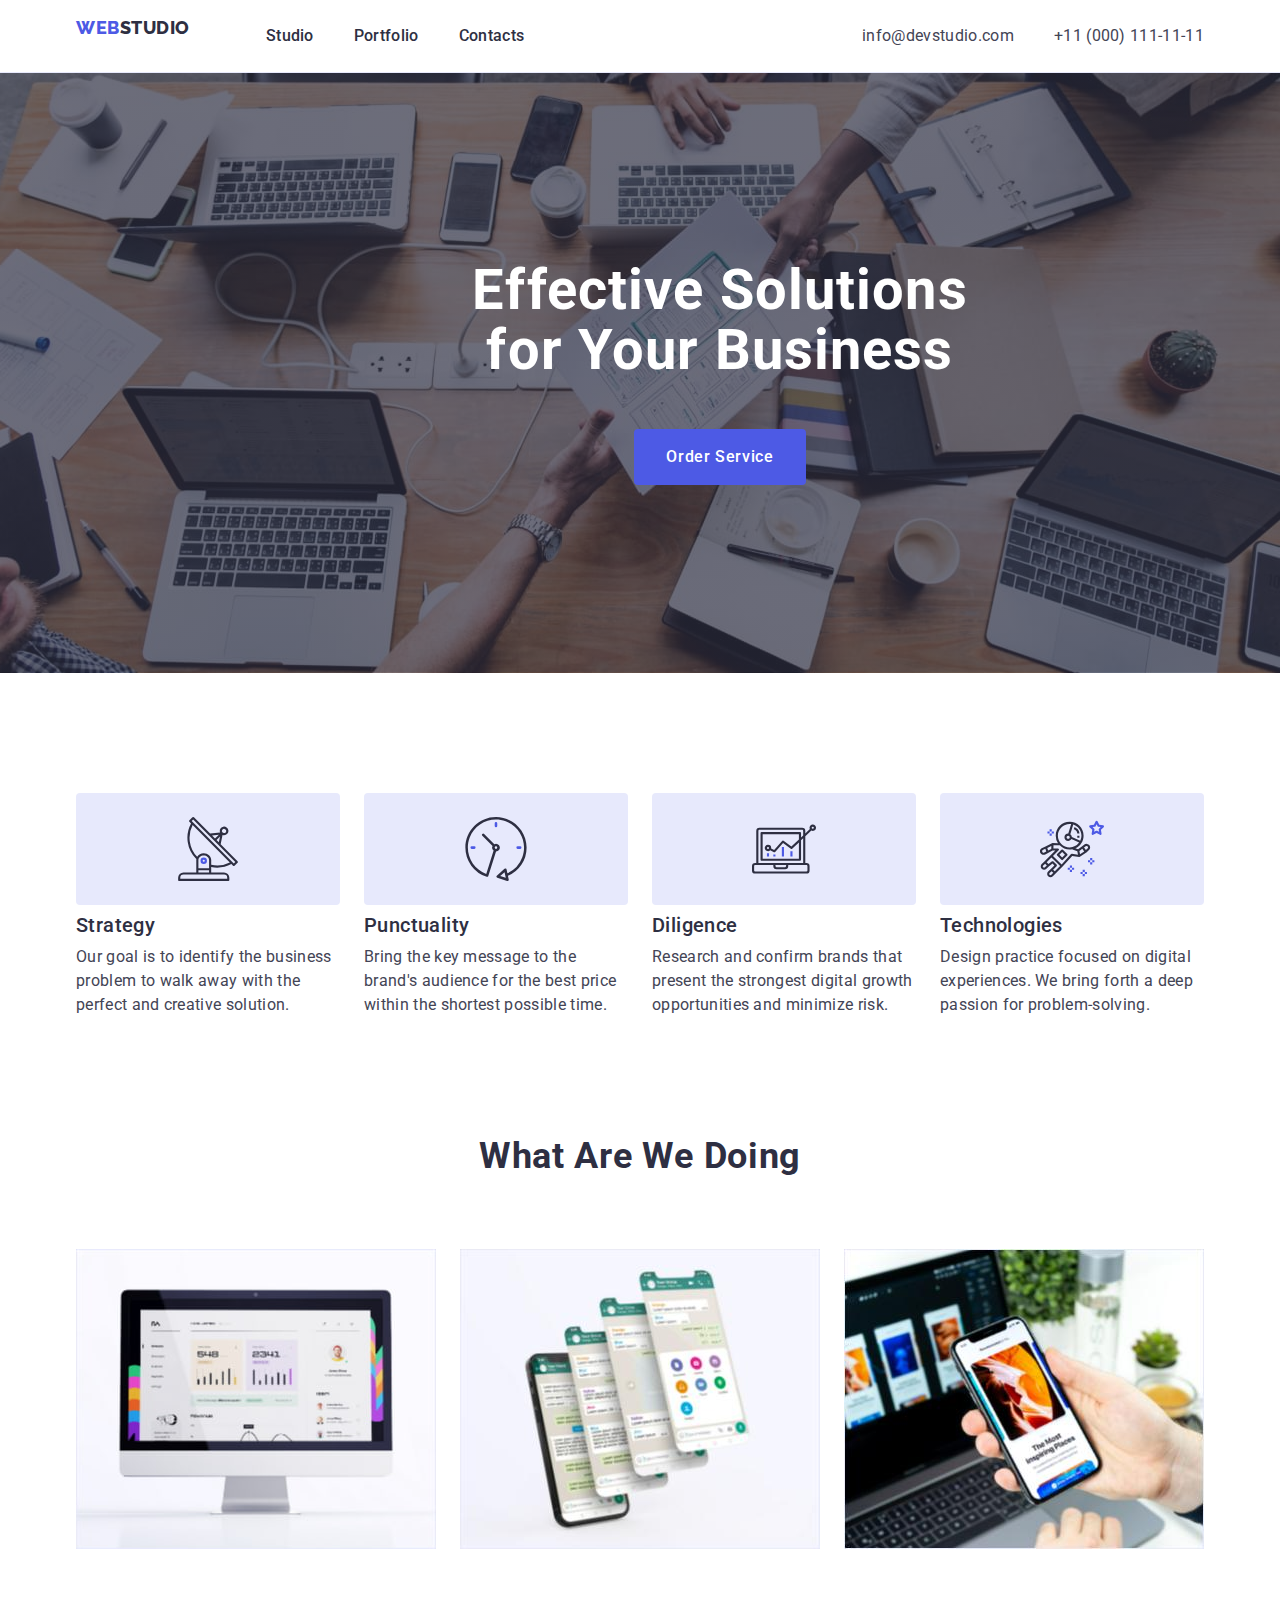
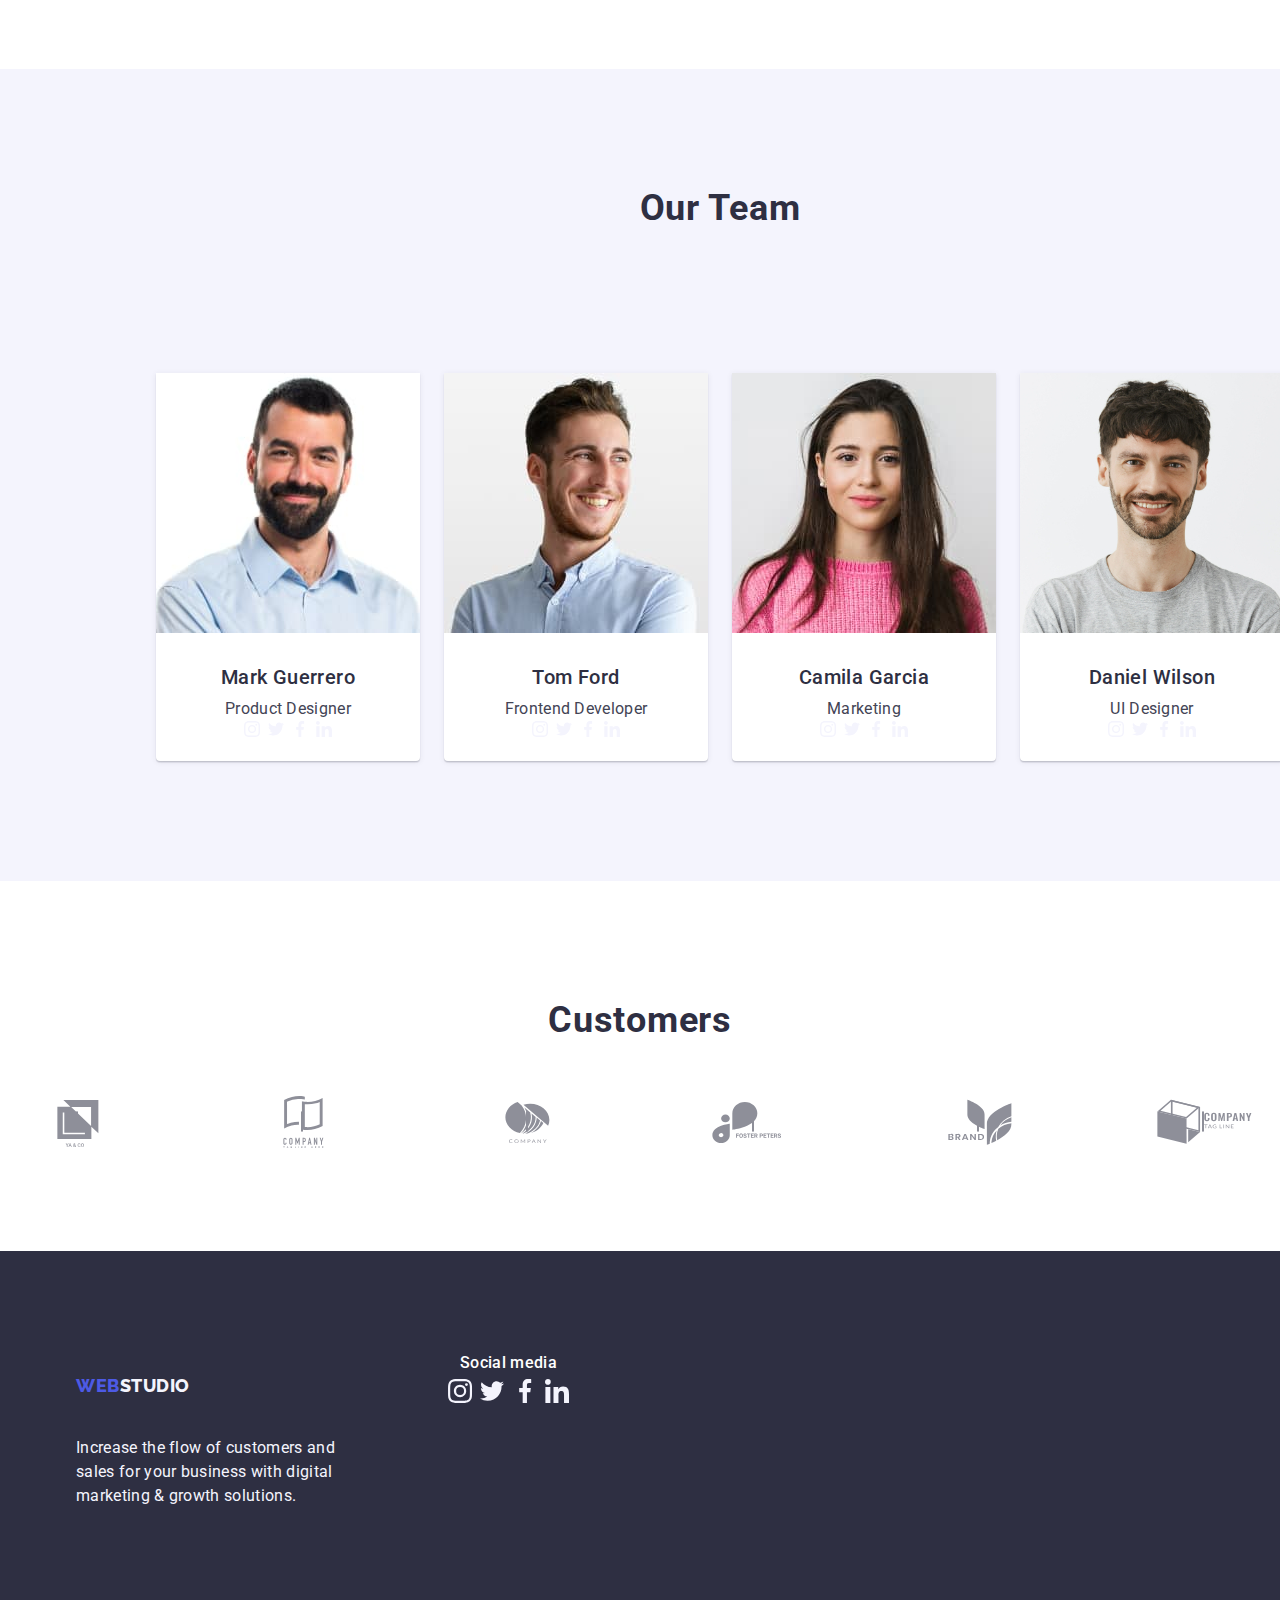
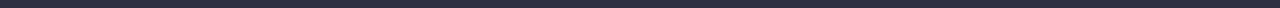
==== index.html @ 964457e2 "Initial commit" ====
<!DOCTYPE html>
<html lang="en">
    <head>
        <title>Webstudio Main page</title>
        <meta charset="utf-8"/>
        <meta name="webstudio" content="Effective Solutions
for Your Business"/>
           <link rel="stylesheet" href="./css/modern-normalize.min.css">
           <link rel="stylesheet" href="./css/styles.css"/>
        <!--Fonts-->
           <link rel="preconnect" href="https://fonts.googleapis.com">
           <link rel="preconnect" href="https://fonts.gstatic.com" crossorigin>
           <link
             href="https://fonts.googleapis.com/css2?family=Raleway:wght@800&family=Roboto:wght@400;500;700;900&display=swap"
             rel="stylesheet">


    </head>

    <body>
        <!--Header-->
        <header class="headport">
           <div class="header container">
            <!--Nav-->
            <nav class="header-nav">
                <a class="logo-link link" href="./index.html">Web<span class="logo-navy">Studio</span></a>
                <ul class="header-list list">
                    <li class="header-link-line">
                        <a class="header-link link" href="./index.html">Studio</a>             
                    </li>
                    <li class="header-link-line">
                        <a class="header-link link" href="./portfolio.html">Portfolio</a>
                    </li>
                    <li class="header-link-line">
                        <a class="header-link link" href="">Contacts</a>
                    </li>
                </ul>
            </nav>
            <!--Address-->
            <address class="address">
            <ul class="address-list list">
                <li>
                    <a class="address-link link" href="mailto:info@devstudio.com">info@devstudio.com</a>
                </li>
                <li>
                    <a class="address-link link" href="tel:+110001111111">+11 (000) 111-11-11</a>
                </li>
            </ul>
            </address>
           </div>
        </header>

        <!--Main part-->
        <main>
            <!--Section hello page-->
            <section class="section-hero"> 
            <div class="div-hero container">
                <h1 class="hero-title">
                    Effective Solutions 
                    for Your Business
                </h1>
                <button data-modal-open class="hero-button" type="button">
                    Order Service
                </button>
                </div>
            </section>

            <!--Modal window-->
            <div class="backdrop is-hidden container" data-modal>
               <div class="modal">
                  <button data-model-close class="close" type="button">
                    <svg class="icon-modal" width="8" height="8">
                       <use href="./images/sprite.svg#close-black"></use>
                    </svg>
                  </button>
               </div> 
            </div>

            <!--Benefits-->
            <section class="section-benefits">
                <div class="container">
                 <h2 class="benefits-title visually-hidden">Benefits</h2>
                 <ul class="benefits-list list">
                    <li class="benefit">
                        <div class="icon-frame-benefit">
                           <svg class="icon-benefits" width="64" height="64">
                              <use href="./images/sprite.svg#antenna1"></use>
                            </svg> 
                        </div>
                        <h3 class="benefits-title-list">Strategy</h3>
                        <p class="text-benefits">
                            Our goal is to identify the business
                        problem to walk away with the perfect and creative solution.
                        </p>
                    </li>
                    <li class="benefit">
                        <div class="icon-frame-benefit">
                          <svg class="icon-benefits" width="64" height="64">
                            <use href="./images/sprite.svg#clock1"></use>
                          </svg>
                        </div>
                        <h3 class="benefits-title-list">Punctuality</h3>
                        <p class="text-benefits">
                            Bring the key message to the brand's audience for the best price within the shortest possible time.
                        </p>
                    </li>
                    <li class="benefit">
                        <div class="icon-frame-benefit">
                          <svg class="icon-benefits" width="64px" height="64px">
                            <use href="./images/sprite.svg#diagram1"></use>
                          </svg>
                        </div>
                        <h3 class="benefits-title-list">Diligence</h3>
                        <p class="text-benefits">
                            Research and confirm brands that present the strongest digital growth opportunities and minimize risk.
                        </p>
                    </li>
                    <li class="benefit">
                        <div class="icon-frame-benefit">
                          <svg class="icon-benefits" width="64px" height="64px">
                            <use href="./images/sprite.svg#astronaut1"></use>
                          </svg>
                        </div>
                        <h3 class="benefits-title-list">Technologies</h3>
                        <p class="text-benefits">
                            Design practice focused on digital experiences. We bring forth a deep passion for problem-solving.
                        </p>
                    </li>
                 </ul>
                </div>
            </section>

            <!--What we are doing-->
            <section class="section-doing"> 
               <div class="container">
                 <h2 class="doing-title">What are we doing</h2>
                 <ul class="doing-list list">
                    <li class="do-photo list">
                        <img src="./images/Rectangle71.jpg" alt="desctop" width="360">
                    </li>
                    <li class="do-photo list">
                        <img src="./images/img2.jpg" alt="phone screens" width="360">
                    </li>
                    <li class="do-photo list">
                        <img src="./images/img3.jpg" alt="screens of phone and desctop" width="360">
                    </li>
                 </ul>
               </div>
            </section>

            <!--Our team-->
            <section class="section-our-team">
                <div class="div-team container">
                <h2 class="team-title">Our Team</h2>
                <ul class="team-list list">
                    <li  class="team-block-list list">
                        <img src="./images/img-3.jpg" alt="photo Mark Guerrero" width="264">
                        <div class="name-team">
                            <h3  class="team-list-title">Mark Guerrero</h3>
                            <p class="text-team">Product Designer</p>
                            <ul class="icon-list-team list">
                               <li>  
                                 <a href="" class="link-icon-team" target="_blank">
                                     <svg class="icon-team" widht="16" height="16">
                                        <use href="./images/sprite.svg#instagram1"></use>
                                     </svg>
                                  </a>
                               </li>
                               <li>
                                  <a href="" class="link-icon-team" target="_blank">
                                     <svg class="icon-team" widht="16" height="16">
                                        <use href="./images/sprite.svg#twitter1"></use>
                                     </svg>
                                  </a> 
                               </li>
                               <li>
                                  <a href="" class="link-icon-team" target="_blank">
                                    <svg class="icon-team" widht="16" height="16">
                                        <use href="./images/sprite.svg#facebook1"></use>
                                    </svg>
                                 </a> 
                               </li>
                               <li>
                                  <a href="" class="link-icon-team" target="_blank">
                                    <svg class="icon-team" widht="16" height="16">
                                        <use href="./images/sprite.svg#linkedin1"></use>
                                    </svg>
                                 </a> 
                               </li>
                            </ul>
                        </div>
                    </li>
                    <li class="team-block-list list">
                        <img src="./images/img-2.jpg" alt="photo Tom Ford" width="264">
                        <div class="name-team">
                            <h3 class="team-list-title">Tom Ford</h3>
                            <p class="text-team">Frontend Developer</p>
                            <ul class="icon-list-team list">
                                <li>
                                   <a href="" class="link-icon-team" target="_blank">
                                    
                                        <svg class="icon-team" widht="16" height="16">
                                            <use href="./images/sprite.svg#instagram1"></use>
                                        </svg>
                            
                                   </a>
                                </li>
                                <li>
                                   <a href="" class="link-icon-team" target="_blank">
                                    
                                        <svg class="icon-team" widht="16" height="16">
                                            <use href="./images/sprite.svg#twitter1"></use>
                                        </svg>
                                    
                                   </a>
                                </li>
                                <li>
                                   <a href="" class="link-icon-team" target="_blank">
                                    
                                        <svg class="icon-team" widht="16" height="16">
                                            <use href="./images/sprite.svg#facebook1"></use>
                                        </svg>
                                    
                                   </a>
                                </li>
                                <li>
                                   <a href="" class="link-icon-team" target="_blank">
                                    
                                        <svg class="icon-team" widht="16" height="16">
                                            <use href="./images/sprite.svg#linkedin1"></use>
                                        </svg>
                                   
                                   </a>
                                </li>
                            </ul>
                        </div>
                    </li>
                    <li class="team-block-list list">
                        <img src="./images/img-1.jpg" alt="photo Camila Garcia" width="264">
                        <div class="name-team">
                            <h3 class="team-list-title">Camila Garcia</h3>
                            <p class="text-team">Marketing</p>
                            <ul class="icon-list-team list">
                               <li>
                                 <a href="" class="link-icon-team" target="_blank">  
                                   
                                     <svg class="icon-team" widht="16" height="16">
                                        <use href="./images/sprite.svg#instagram1"></use>
                                     </svg>
                                   
                                  </a> 
                               </li>
                               <li>
                                 <a href="" class="link-icon-team" target="_blank">
                                   
                                     <svg class="icon-team" widht="16" height="16">
                                        <use href="./images/sprite.svg#twitter1"></use>
                                     </svg>
                                   
                                  </a> 
                               </li>
                               <li>
                                 <a href="" class="link-icon-team" target="_blank">
                                  
                                    <svg class="icon-team" widht="16" height="16">
                                        <use href="./images/sprite.svg#facebook1"></use>
                                    </svg>
                                  
                                 </a> 
                               </li>
                               <li>
                                 <a href="" class="link-icon-team" target="_blank">
                                  
                                    <svg class="icon-team" widht="16" height="16">
                                        <use href="./images/sprite.svg#linkedin1"></use>
                                    </svg>
                                  
                                 </a> 
                               </li>
                            </ul>
                        </div>
                    </li>
                    <li class="team-block-list list">
                        <img src="./images/img.jpg" alt="Daniel Wilson" width="264">
                        <div class="name-team">
                            <h3 class="team-list-title">Daniel Wilson</h3>
                            <p class="text-team">UI Designer</p>
                            <ul class="icon-list-team list">
                               <li>
                                 <a href="" class="link-icon-team" target="_blank">  
                                   
                                     <svg class="icon-team" widht="16" height="16">
                                        <use href="./images/sprite.svg#instagram1"></use>
                                     </svg>
                                   
                                 </a> 
                               </li>
                               <li>
                                 <a href="" class="link-icon-team" target="_blank">
                                   
                                     <svg class="icon-team" widht="16" height="16">
                                        <use href="./images/sprite.svg#twitter1"></use>
                                     </svg>
                                   
                                 </a> 
                               </li>
                               <li>
                                 <a href="" class="link-icon-team" target="_blank">
                                  
                                    <svg class="icon-team" widht="16" height="16">
                                        <use href="./images/sprite.svg#facebook1"></use>
                                    </svg>
                                  
                                 </a> 
                               </li>
                               <li>
                                 <a href="" class="link-icon-team" target="_blank">
                                  
                                    <svg class="icon-team" widht="16" height="16">
                                        <use href="./images/sprite.svg#linkedin1"></use>
                                    </svg>
                                  
                                 </a> 
                               </li>
                            </ul>
                        </div>
                    </li>
                </ul>
               </div>
            </section>

            <!--Customers-->
            <section class="section-customers">
                <div class="div-customers container">
                    <h2 class="customers-title">Customers</h2>
                    <ul class="customers-list list">
                        <li class="customers-list-icon">
                          <a href="" class="link-customers" target="_blank">
                              <svg class="cust-icon" widht="104" height="56">
                                <use href="./images/sprite.svg#Logo1"></use>
                              </svg>
                          </a>  
                        </li>
                        <li class="customers-list-icon">
                          <a href="" class="link-customers" target="_blank">
                              <svg class="cust-icon" widht="104" height="56">
                                <use href="./images/sprite.svg#Logo2"></use>
                              </svg>
                          </a>  
                        </li>
                        <li class="customers-list-icon">
                          <a href="" class="link-customers" target="_blank">
                              <svg class="cust-icon" widht="104" height="56">
                                <use href="./images/sprite.svg#Logo3"></use>
                              </svg>
                          </a>  
                        </li>
                        <li class="customers-list-icon">
                          <a href="" class="link-customers" target="_blank">
                              <svg class="cust-icon" widht="104" height="56">
                                <use href="./images/sprite.svg#Logo4"></use>
                              </svg>
                          </a>  
                        </li>
                        <li class="customers-list-icon">
                          <a href="" class="link-customers" target="_blank">
                              <svg class="cust-icon" widht="104" height="56">
                                <use href="./images/sprite.svg#Logo5"></use>
                              </svg>
                          </a>  
                        </li>
                        <li class="customers-list-icon">
                          <a href="" class="link-customers" target="_blank">
                              <svg class="cust-icon" widht="104" height="56">
                                <use href="./images/sprite.svg#Logo6"></use>
                              </svg>
                          </a>  
                        </li>
                    </ul>

                </div>
            </section>
        </main>
       
        <!--Footer-->
        <footer class="footer">
          <div class="footer-block container">
            <div class="logo-text-footer"> 
               <a class="logo-link footer-link link" href="./index.html">Web<span class="logo-white">Studio</span></a>
               <p class="text-footer">Increase the flow of customers and sales for your business with digital marketing & growth solutions.</p>
            </div>
            <div class="social-icons-footer">
                <p class="social-text-footer">Social media</p>
                <ul class="icons-list-footer list">
                    <li>
                       <a href="" class="link-icon-footer" target="_blank">
                           <svg class="icon-footer" widht="24" height="24">
                             <use href="./images/sprite.svg#instagram1"></use>
                           </svg>
                        </a>
                    </li>
                    <li>
                      <a href="" class="link-icon-footer" target="_blank">
                          <svg class="icon-footer" widht="24" height="24">
                            <use href="./images/sprite.svg#twitter1"></use>
                          </svg>
                      </a> 
                    </li>
                    <li>
                      <a href="" class="link-icon-footer" target="_blank">
                          <svg class="icon-footer" widht="24" height="24">
                            <use href="./images/sprite.svg#facebook1"></use>
                          </svg>
                      </a> 
                    </li>
                    <li>
                      <a href="" class="link-icon-footer" target="_blank">
                          <svg class="icon-footer" widht="24" height="24">
                            <use href="./images/sprite.svg#linkedin1"></use>
                          </svg>
                      </a> 
                    </li>
                </ul>
            </div>
          </div>
        </footer>
     <script src="./modal.js"></script>
    </body>
</html>
---- css/styles.css ----
*,
*::before,
*::after {
    box-sizing: border-box;
}

:root {
    --iris: #4D5AE5;
    --ocean: #404BBF;
    --navy-blue: #2E2F42;
    --green: #31D0AA;
    --slate: #434455;
    --light-slate: #8E8F99;
    --cornflower: #E7E9FC;
    --cloud: #F4F4FD;
    --navy-blue-modal: #2E2F42;
    --grey: #2E2F42;
    --white: #FFFFFF;
    --dairy: #FCFCFC;
}

h1, h2, h3, h4, h5, h6, p {
    margin-top: 0;
    margin-bottom: 0;
}

ul, ol {
    margin-top: 0;
    margin-bottom: 0;
    padding-left: 0;
}

body{
    font-family: "Roboto", sans-serif;
    font-size: 16px;
    color: var(--slate);
    background-color: var(--white);
    letter-spacing: 0.02em;

}

.container {
    margin: 0 auto;
    padding: 0 15px 0 15px;
    width: 1158px;

}

img{
    display: block;
}

section{
    color: var(--navy-blue);
}

.link {
    text-decoration: none;
    padding: 24px 0;
}

.list {
    list-style: none;
}

@keyframes changeHeaderColor {
    0%{
        background-color: transparent;
    }

    50%{
        background-color: rgba(64, 75, 191, 1, 0.5);
    }
    100%{
        background-color: var(--ocean);
    }
}

@keyframes changeCustomersColor {
    0%{
        color: var(--light-slate);
    }
    100%{
        color: var(--ocean);
    }
}

@keyframes changeSocialColor {
    0%{
        background-color: var(--iris);
    }
    100%{
        background-color: var(--green);
    }
}

/* HEADER */

.headport {
    border-bottom: 1px solid var(--cornflower);
}

.header {
    background-color: var(--white);
    color: var(--navy-blue);
    display: flex;
    align-items: center;
    justify-content: space-between;
    height: 72px;
    /*
    padding: 0 156px;
    */
}

.header-nav {
    font-weight: 500;
    display: flex;
    align-items: center;
    gap: 76px;


}

/*LOGO only*/

.logo-link {
    font-size: 18px;
    font-family: 'Raleway', sans-serif;
    font-weight: 800;
    line-height: 1.17;
    letter-spacing: 0.03em;
    color: var(--iris);
    text-transform: uppercase;
    
}

.logo-navy{
    color: var(--navy-blue);
}

/*HEADER LIST WITH LINK*/

.header-list {
    display: flex;
    align-items: flex-start;
    gap: 40px;
    flex-grow: 1;
}

.header-link-line {
    
}

.header-link {
    position: relative;
    color: var(--navy-blue);
    font-weight: 500;
    font-size: 16px;
    line-height: 1.5;
    letter-spacing: 0.02em;
    padding: 24px 0;
    margin-bottom: 20px;
}

.header-link::after {
    content: "";
    position: absolute;
    bottom: 0;
    transform: translateY(-100%);
    left: 0px;
    width: 100%;
    height: 4px;
    border-radius: 2px;
    background-color: transparent;
    transition: background-color 0.3s ease-in-out;
    
}

.header-link:hover::after,
.header-link:focus::after,
.header-link:active::after {
    background-color: var(--ocean);

}

.header-link:hover{
    color: var(--ocean);
}

.header-link:focus{
    color: var(--ocean);
}

/*HEADER ADDRESS*/

.address {
    display: inline-flex;
    align-items: center;
    justify-content: flex-start;
    font-weight: 400;
    line-height: 1.5;
    color: var(--slate);
    font-style: normal;
}

.address-list {
    display: flex;
    gap: 40px;
    list-style-type: none;
    color: var(--slate);
    letter-spacing: 0.02em;
}

.address-link {
    text-decoration: none;
    color: var(--slate);
    padding-top: 24px;

}

.address-link:hover{
    color: var(--ocean);
}

.address-link:focus {
    color: var(--ocean);
}

/*MAIN PART*/

/*SECTION HERO*/

.section-hero {
    position: relative;
    background-image: linear-gradient(to bottom, rgba(46, 47, 66, 0.70), rgba(46, 47, 66, 0.70)),
            url(../images/people-office1.jpg);
    background-repeat: no-repeat;
    background-position: center;
    background-size: cover;
    padding: 188px 0;
    background-color: var(--navy-blue);
    
}

.div-hero{
    display: flex;
    flex-direction: column;
    align-items: center;
    justify-content: center;
    gap: 48px;


    width: 1440px;
    flex-shrink: 0;

    color: var(--white);

    
}

.hero-title {
    font-size: 56px;
    line-height: 1.07;
    font-weight: 700;
    text-align: center;
    letter-spacing: 0.02em;

    display: flex;
    max-width: 496px;
    flex-direction: column;
}

.hero-button {
    font-family: "Roboto", sans-serif;
    font-weight: 500;
    font-size: 16px;
    line-height: 1.5;
    letter-spacing: 0.04em;
    color: var(--white);
    cursor: pointer;
    background-color: var(--iris);

    display: block;
    min-width: 169px;
    height: 56px;
    border: none;
    padding: 16px 32px;
    gap: 10px;
    border-radius: 4px;
}

.hero-button:hover {
    background-color: var(--ocean);
}

.hero-button:focus {
    background-color: var(--ocean);
}

/*MODAL WINDOW*/

.backdrop {
    position: fixed;
    bottom: 0;
    right: 0;
    width: 100%;
    height: 100%;
    transform: translateY(-165px);
    background-color: rgba(46, 47, 66, 0.40);
}

.is-hidden {
    opacity: 0;
    visibility: hidden;
    pointer-events: none;


}

.modal {
    position: absolute;
    bottom: 13px;
    left: 50%;
    transform: translateX(-50%);
    
    width: 408px;
    height: 584px;
    border-radius: 4px;
    background: var(--dairy, #FCFCFC);
    box-shadow: 0px 2px 1px 0px rgba(0, 0, 0, 0.20), 
                0px 1px 3px 0px rgba(0, 0, 0, 0.12), 
                0px 1px 1px 0px rgba(0, 0, 0, 0.14);
}

.close {
    position: absolute;
    top:0;
    right:0;
    transform: translate(-24px, 24px);
    width: 24px;
    height: 24px;
    border-radius: 24px;
    border: 1px solid rgba(0, 0, 0, 0.10);
    background-color: var(--cornflower);
    transition: background-color 250ms cubic-bezier(0.4, 0, 0.2, 1),
                border 250ms cubic-bezier(0.4, 0, 0.2, 1);
    cursor: pointer;
}

.icon-modal {
    position: absolute;
    top: 50%;
    left: 50%;
    transform: translate(-50%, -50%);
    fill: var(--navy-blue);
    transition: fill 250ms cubic-bezier(0.4, 0, 0.2, 1);
}

.close:active {
    background-color: var(--ocean);
    border: 0;
}

.close:active .icon-modal {
    fill: var(--white);
}

/*SECTION BENEFITS*/

.section-benefits{
    padding: 120px 0;

}


/*
.benefits-title {
    letter-spacing: 0.02em;
    display: none;
}
*/

.visually-hidden {
    position: absolute;
    width: 1px;
    height: 1px;
    margin: -1px;
    border: 0;
    padding: 0;

    white-space: nowrap;
    clip-path: inset(100%);
    clip: rect(0 0 0 0);
    overflow: hidden;
}

.benefits-list {
    list-style-type: none;
    color: var(--slate);
    font-weight: 400;
    font-size: 16px;
    line-height: 1.5;

    display: flex;
    gap: 24px;
    justify-content: space-between;
    align-items: flex-start;
}

.benefit {
    width: calc((100% - 72px) / 4);
}

.benefits-title-list {
    color: var(--navy-blue);
    font-weight: 500;
    font-size: 20px;
    line-height: 1.2;
    letter-spacing: 0.02em;
    margin: 8px 0px;
}

.text-benefits{
    letter-spacing: 0.02em;
}

.icon-frame-benefit {
    position: relative;
    background-color: var(--cornflower);
    border-radius: 4px;
    width: 264px;
    height: 112px;
    flex-shrink: 0;
}

.icon-benefits {
    position: absolute;
    top: 50%;
    left: 50%;
    transform: translate(-50%, -50%);
}



/*SECTION WHAT WE ARE DOING*/

.section-doing{
   padding-bottom: 120px;
   
}

.doing-title {
    font-weight: 700;
    font-size: 36px;
    line-height: 1.11;
    color: var(--navy-blue);
    letter-spacing: 0.02em;
    text-transform: capitalize;
    text-align: center;
    
    margin-bottom: 72px;
}

.doing-list {
    list-style-type: none;

    display: flex;
    gap: 24px;

}

.do-photo{
    width: calc((100% - 48px) / 3);
}

/*OUR TEAM*/

.section-our-team{
    padding-top: 120px;
    padding-bottom: 120px;
    background-color: var(--cloud);
}

.div-team{
    
    color: var(--slate);
    width: 1440px;

    flex-shrink: 0;
    display: flex;
    flex-direction: column;
    align-items: center;
    justify-content: center;
    gap: 72px;
}

.team-title{
    color: var(--navy-blue);
    font-weight: 700;
    font-size: 36px;
    line-height: 1.11;
    text-align: center;
    letter-spacing: 0.02em;
    text-transform: capitalize;
    margin-bottom: 72px;
}

.team-list{
    list-style-type: none;

    display: flex;
    gap: 24px;
}

.team-block-list{
    background-color: var(--white);
    text-transform: capitalize;
    border-radius: 0px 0px 4px 4px;
    box-shadow: 0px 2px 1px 0px rgba(46, 47, 66, 0.08), 
                0px 1px 1px 0px rgba(46, 47, 66, 0.16),
                0px 1px 6px 0px rgba(46, 47, 66, 0.08);

    width: calc((100% - 72px) / 4);
}

.name-team{
    padding: 32px 16px;

}

.team-list-title {
    font-weight: 500;
    font-size: 20px;
    line-height: 1.2;
    letter-spacing: 0.02em;
    color: var(--navy-blue);
    text-align: center;
    margin-bottom: 8px;
}

.text-team{
    font-size: 16px;
    letter-spacing: 0.02em;
    line-height: 1.5;
    color: var(--slate);
    text-align: center;
    margin-bottom: 8px;
    
}

.icon-list-team {
    display: flex;
    justify-content: center;
    gap: 24px;
}

.link-icon-team {
    position: relative;
    border-radius: 50%;
    background-color: var(--iris);
    width: 40px;
    height: 40px;
    transition: background-color 250ms cubic-bezier(0.4, 0, 0.2, 1);
}

.link-icon-team:hover {
    background-color: var(--ocean);
}

.icon-team {
    position: absolute;
    top: 50%;
    left: 50%;
    transform: translate(-50%, -50%);

    fill: var(--cloud);
}



/*CUSTOMERS SECTION*/

.section-customers {
    padding-top: 120px;
    padding-bottom: 120px;

}

.customers-title {
    font-weight: 700;
    font-size: 36px;
    line-height: 1.11;
    color: var(--navy-blue);
    letter-spacing: 0.02em;
    text-transform: capitalize;
    text-align: center;
    
    margin-bottom: 72px;

}

.customers-list {
    display: flex;
    justify-content: space-between;
    align-items: flex-start;
    gap: 24px;

}

.link-customers{
    position: relative;
    width: 168px;
    height: 88px;
    border-radius: 4px;
    border: 1px solid var(--light-slate);
    transition: border-color 250ms cubic-bezier(0.4, 0, 0.2, 1);
}

.cust-icon {
    position: absolute;
    top: 50%;
    left: 50%;
    transform: translate(-50%, -50%);
    fill: var(--light-slate);
    transition: fill 250ms cubic-bezier(0.4, 0, 0.2, 1);
}

.link-customers:hover {
    border-color: var(--ocean); 
}

.link-customers:hover .cust-icon{
    fill: var(--ocean);
}

/*FOOTER*/

.footer{
    background-color: var(--navy-blue);
    padding-top: 100px;
    padding-bottom: 100px;
 
    color: var(--cloud);
    font-weight: 400;
    font-size: 16px;
    line-height: 1.5;


}

.footer-block{
      display: flex;  
      gap: 120px;
      align-items: flex-start;
      justify-content: flex-start;

}

/*footer div1*/
.logo-link{
    display: inline-block;
    margin-bottom: 16px;
}

.logo-white{
    color: var(--cloud);
}

.text-footer{
    letter-spacing: 0.02em;
    display: flex;
    max-width: 264px;
    flex-direction: column;

}

/*footer div2*/

.social-icons-footer {
    
}

.social-text-footer {
    font-size: 16px;
    font-family: Roboto;
    font-weight: 500;
    line-height: 24px;
    letter-spacing: 0.32px;
    color: var(--white);
    margin-bottom: 16px;

}

.icons-list-footer {
    display: flex;
    gap: 16px;
    justify-content: space-between;

}

.link-icon-footer {
    position: relative;
    width: 40px;
    height: 40px;
    background-color: var(--iris);
    border-radius: 50%;
    transition: background-color 250ms cubic-bezier(0.4, 0, 0.2, 1);
}

.link-icon-footer:hover .icon-circle-footer {
    background-color: var(--green);

}

.icon-footer{
    position: absolute;
    top: 50%;
    left: 50%;
    transform: translate(-50%, -50%);
    fill: var(--cloud);

}

/*PORTFOLIO*/

.main-page {
    padding-top: 100px;
    padding-bottom: 120px;

}

.main-portfolio {
    

    color: var(--slate);
    display: flex;
    flex-direction: column;
    align-items: center;
    justify-content: center;
    

    
}

/*BUTTON LIST*/

.button-list{
    list-style-type: none;
    
    display: flex;
    justify-content: center;
    
    align-items: flex-start;
    gap: 24px;
    align-content: center;
    margin-bottom: 72px;
    
}

.button{
    font-family: "Roboto", sans-serif;
    font-weight: 500;
    font-size: 16px;
    line-height: 1.5;
    letter-spacing: 0.04em;
    color: var(--iris);
    background-color: var(--cloud);
    box-shadow: 0;
    cursor: pointer;
    transition: background-color 250ms cubic-bezier(0.4, 0, 0.2, 1),
                color 250ms cubic-bezier(0.4, 0, 0.2, 1),
                border 250 ms cubic-bezier(0.4, 0, 0.2, 1),
                box-shadow 250ms cubic-bezier(0.4, 0, 0.2, 1);

    
    padding: 12px 24px;
    justify-content: center;
    align-items: center;
    border-radius: 4px;
    border: 1px solid var(--cornflower);
}

.button:hover, 
.button:focus {
    background-color: var(--ocean);
    color: var(--white);
    border: 1px solid transparent;
    box-shadow: 0px 2px 1px 0px rgba(46, 47, 66, 0.08),
                0px 1px 1px 0px rgba(46, 47, 66, 0.16),
                0px 1px 6px 0px rgba(46, 47, 66, 0.08);
}

/*List of links with img*/

.list-all {
    display: flex;
    flex-wrap: wrap;
    row-gap: 48px;
    column-gap: 24px;
    
    
}

.list-projects {
    width: calc((100% - 48px) / 3);

    flex-direction: column;
    align-items: flex-start;
    gap: 32px;
    border: 1px solid var(--cornflower);
    box-shadow: 0;
    transition: box-shadow 250ms cubic-bezier(0.4, 0, 0.2, 1);

}

/*OVERLAY*/

.img-projects {
    position: relative;
    overflow: hidden;
}

.overlay {
    position: absolute;
    top: 0;
    left: 0;
    width: 100%;
    height: 100%;
    transform: translateY(100%);
    background-color: var(--iris);
    transition: transform 250ms cubic-bezier(0.4, 0, 0.2, 1);
}

.overlay-text {
    color: var(--cloud);
    font-size: 16px;
    font-family: Roboto;
    font-style: normal;
    font-weight: 400;
    line-height: 24px;
    letter-spacing: 0.32px;

    display: flex;
    width: 296px;
    flex-direction: column;
    padding-top: 40px;
    margin-left: auto;
    margin-right: auto;
}

.list-projects:hover {
    box-shadow: 0px 2px 1px 0px rgba(46, 47, 66, 0.08),
                0px 1px 1px 0px rgba(46, 47, 66, 0.16),
                0px 1px 6px 0px rgba(46, 47, 66, 0.08);
}

.list-projects:hover .overlay {
    transform: translateY(0);
}

.project-about {
    display: flex;
    padding: 32px 16px;
    flex-direction: column;
    justify-content: center;
    align-items: flex-start;
    gap: 8px;
    align-self: stretch;
    border: 1px solid var(--cornflower);
    border-top: none;
}

.list-all-title {
    font-weight: 500;
    font-size: 20px;
    line-height: 1.2;
    letter-spacing: 0.02em;
    color: var(--navy-blue);
    margin-bottom: 8px;
}

.text-portfolio{
    font-size: 16px;
    line-height: 1.5;
    letter-spacing: 0.02em;
    color: var(--slate);
}

.list-stroke{
    list-style-type: none;
}
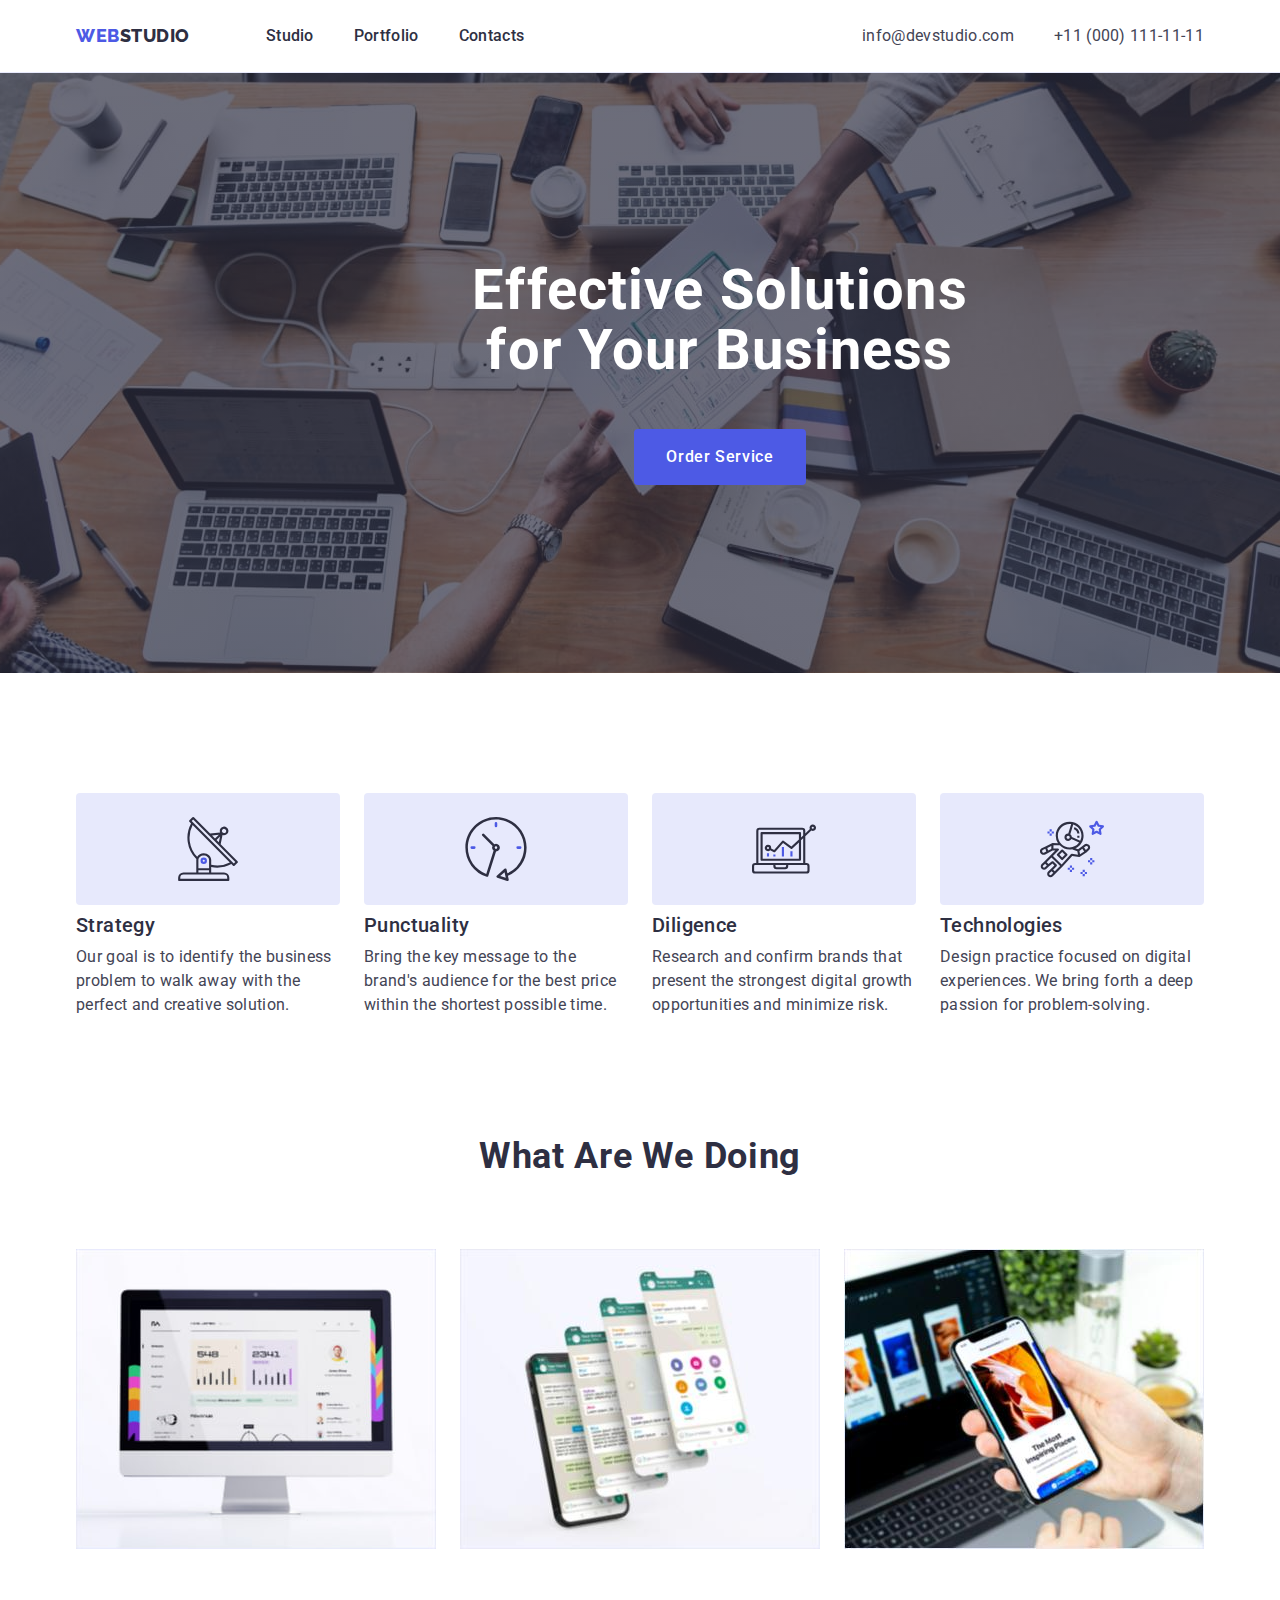
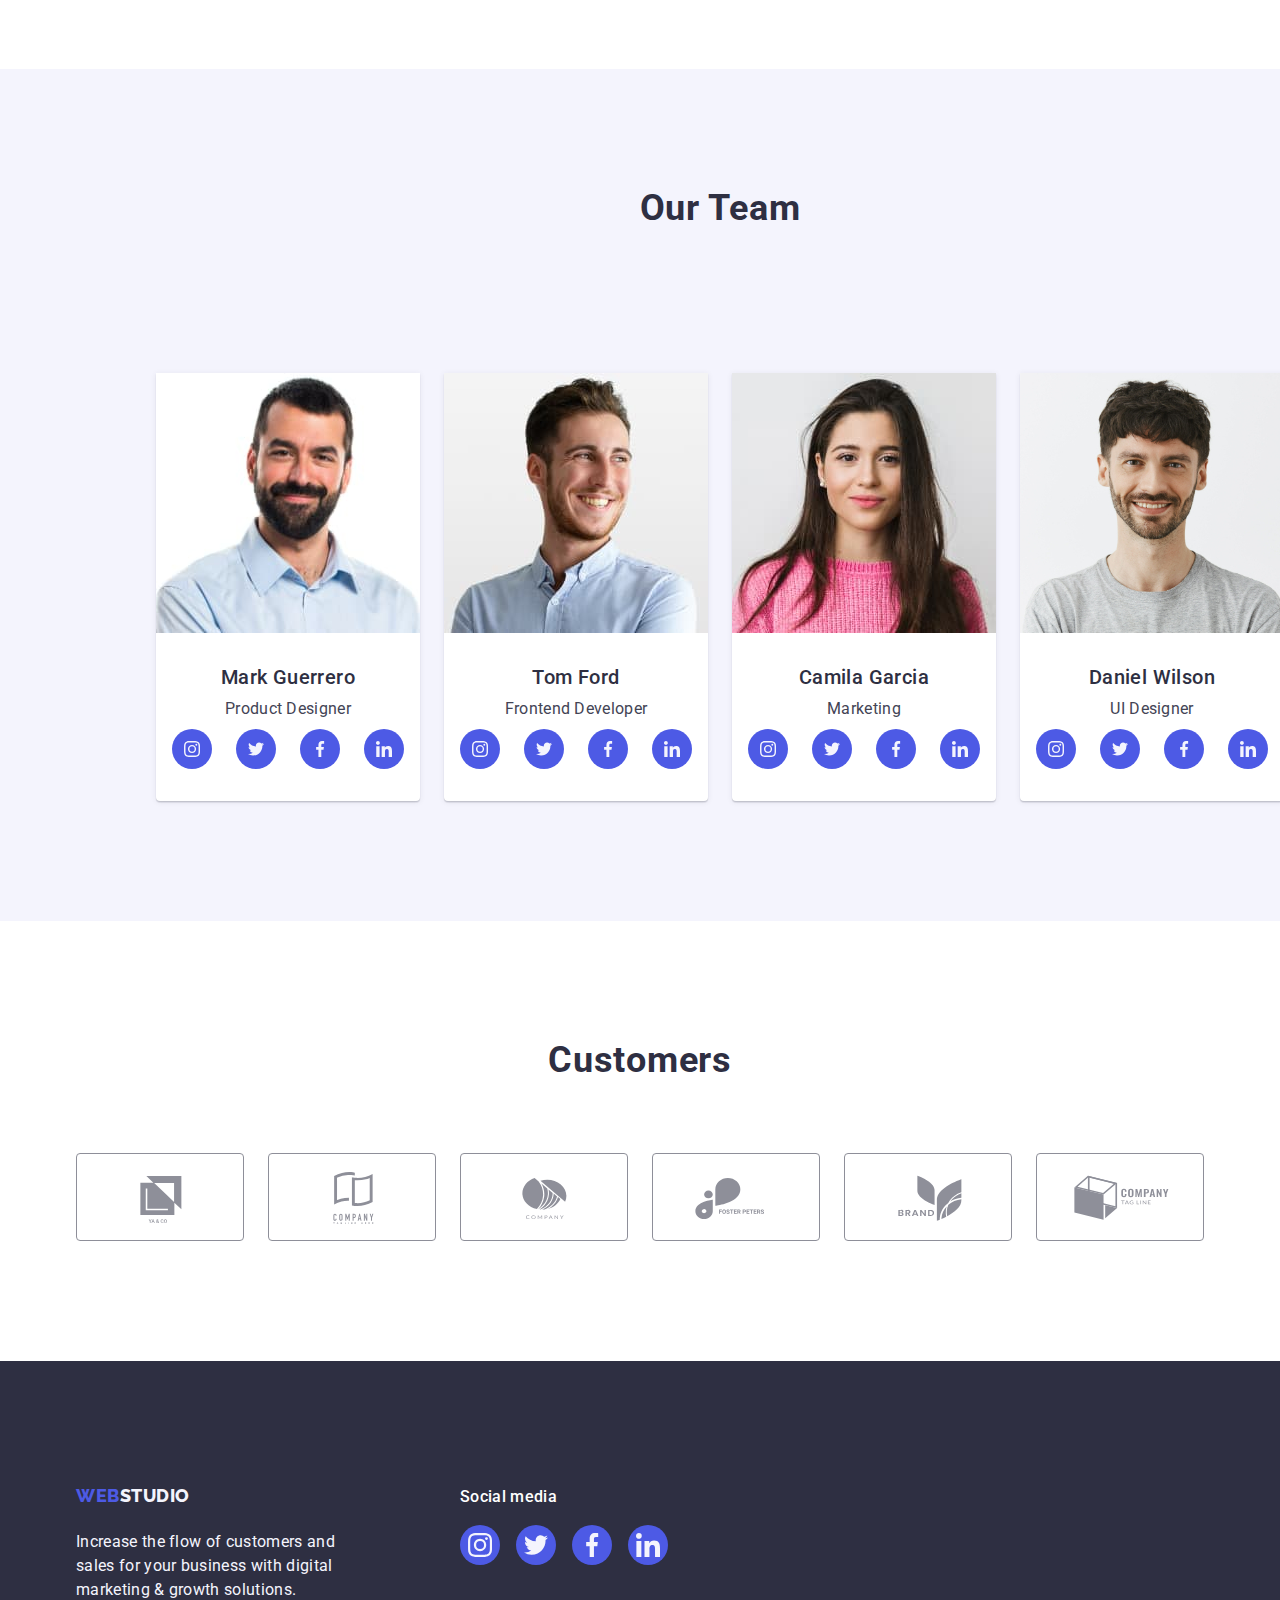
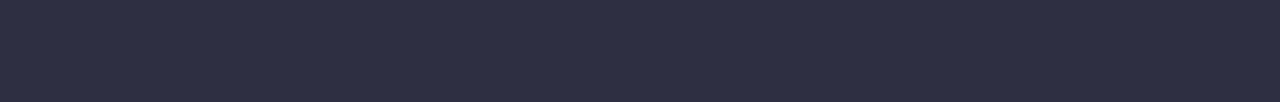
==== commit 5ce89e4d: "hw4 v3" ====
--- a/index.html
+++ b/index.html
@@ -161,28 +161,28 @@
                             <ul class="icon-list-team list">
                                <li>  
                                  <a href="" class="link-icon-team" target="_blank">
-                                     <svg class="icon-team" widht="16" height="16">
+                                     <svg class="icon-team" width="16" height="16">
                                         <use href="./images/sprite.svg#instagram1"></use>
                                      </svg>
                                   </a>
                                </li>
                                <li>
                                   <a href="" class="link-icon-team" target="_blank">
-                                     <svg class="icon-team" widht="16" height="16">
+                                     <svg class="icon-team" width="16" height="16">
                                         <use href="./images/sprite.svg#twitter1"></use>
                                      </svg>
                                   </a> 
                                </li>
                                <li>
                                   <a href="" class="link-icon-team" target="_blank">
-                                    <svg class="icon-team" widht="16" height="16">
+                                    <svg class="icon-team" width="16" height="16">
                                         <use href="./images/sprite.svg#facebook1"></use>
                                     </svg>
                                  </a> 
                                </li>
                                <li>
                                   <a href="" class="link-icon-team" target="_blank">
-                                    <svg class="icon-team" widht="16" height="16">
+                                    <svg class="icon-team" width="16" height="16">
                                         <use href="./images/sprite.svg#linkedin1"></use>
                                     </svg>
                                  </a> 
@@ -199,7 +199,7 @@
                                 <li>
                                    <a href="" class="link-icon-team" target="_blank">
                                     
-                                        <svg class="icon-team" widht="16" height="16">
+                                        <svg class="icon-team" width="16" height="16">
                                             <use href="./images/sprite.svg#instagram1"></use>
                                         </svg>
                             
@@ -208,7 +208,7 @@
                                 <li>
                                    <a href="" class="link-icon-team" target="_blank">
                                     
-                                        <svg class="icon-team" widht="16" height="16">
+                                        <svg class="icon-team" width="16" height="16">
                                             <use href="./images/sprite.svg#twitter1"></use>
                                         </svg>
                                     
@@ -217,7 +217,7 @@
                                 <li>
                                    <a href="" class="link-icon-team" target="_blank">
                                     
-                                        <svg class="icon-team" widht="16" height="16">
+                                        <svg class="icon-team" width="16" height="16">
                                             <use href="./images/sprite.svg#facebook1"></use>
                                         </svg>
                                     
@@ -226,7 +226,7 @@
                                 <li>
                                    <a href="" class="link-icon-team" target="_blank">
                                     
-                                        <svg class="icon-team" widht="16" height="16">
+                                        <svg class="icon-team" width="16" height="16">
                                             <use href="./images/sprite.svg#linkedin1"></use>
                                         </svg>
                                    
@@ -244,7 +244,7 @@
                                <li>
                                  <a href="" class="link-icon-team" target="_blank">  
                                    
-                                     <svg class="icon-team" widht="16" height="16">
+                                     <svg class="icon-team" width="16" height="16">
                                         <use href="./images/sprite.svg#instagram1"></use>
                                      </svg>
                                    
@@ -253,7 +253,7 @@
                                <li>
                                  <a href="" class="link-icon-team" target="_blank">
                                    
-                                     <svg class="icon-team" widht="16" height="16">
+                                     <svg class="icon-team" width="16" height="16">
                                         <use href="./images/sprite.svg#twitter1"></use>
                                      </svg>
                                    
@@ -262,7 +262,7 @@
                                <li>
                                  <a href="" class="link-icon-team" target="_blank">
                                   
-                                    <svg class="icon-team" widht="16" height="16">
+                                    <svg class="icon-team" width="16" height="16">
                                         <use href="./images/sprite.svg#facebook1"></use>
                                     </svg>
                                   
@@ -271,7 +271,7 @@
                                <li>
                                  <a href="" class="link-icon-team" target="_blank">
                                   
-                                    <svg class="icon-team" widht="16" height="16">
+                                    <svg class="icon-team" width="16" height="16">
                                         <use href="./images/sprite.svg#linkedin1"></use>
                                     </svg>
                                   
@@ -289,7 +289,7 @@
                                <li>
                                  <a href="" class="link-icon-team" target="_blank">  
                                    
-                                     <svg class="icon-team" widht="16" height="16">
+                                     <svg class="icon-team" width="16" height="16">
                                         <use href="./images/sprite.svg#instagram1"></use>
                                      </svg>
                                    
@@ -298,7 +298,7 @@
                                <li>
                                  <a href="" class="link-icon-team" target="_blank">
                                    
-                                     <svg class="icon-team" widht="16" height="16">
+                                     <svg class="icon-team" width="16" height="16">
                                         <use href="./images/sprite.svg#twitter1"></use>
                                      </svg>
                                    
@@ -307,7 +307,7 @@
                                <li>
                                  <a href="" class="link-icon-team" target="_blank">
                                   
-                                    <svg class="icon-team" widht="16" height="16">
+                                    <svg class="icon-team" width="16" height="16">
                                         <use href="./images/sprite.svg#facebook1"></use>
                                     </svg>
                                   
@@ -316,7 +316,7 @@
                                <li>
                                  <a href="" class="link-icon-team" target="_blank">
                                   
-                                    <svg class="icon-team" widht="16" height="16">
+                                    <svg class="icon-team" width="16" height="16">
                                         <use href="./images/sprite.svg#linkedin1"></use>
                                     </svg>
                                   
@@ -336,42 +336,42 @@
                     <ul class="customers-list list">
                         <li class="customers-list-icon">
                           <a href="" class="link-customers" target="_blank">
-                              <svg class="cust-icon" widht="104" height="56">
+                              <svg class="cust-icon" width="104" height="56">
                                 <use href="./images/sprite.svg#Logo1"></use>
                               </svg>
                           </a>  
                         </li>
                         <li class="customers-list-icon">
                           <a href="" class="link-customers" target="_blank">
-                              <svg class="cust-icon" widht="104" height="56">
+                              <svg class="cust-icon" width="104" height="56">
                                 <use href="./images/sprite.svg#Logo2"></use>
                               </svg>
                           </a>  
                         </li>
                         <li class="customers-list-icon">
                           <a href="" class="link-customers" target="_blank">
-                              <svg class="cust-icon" widht="104" height="56">
+                              <svg class="cust-icon" width="104" height="56">
                                 <use href="./images/sprite.svg#Logo3"></use>
                               </svg>
                           </a>  
                         </li>
                         <li class="customers-list-icon">
                           <a href="" class="link-customers" target="_blank">
-                              <svg class="cust-icon" widht="104" height="56">
+                              <svg class="cust-icon" width="104" height="56">
                                 <use href="./images/sprite.svg#Logo4"></use>
                               </svg>
                           </a>  
                         </li>
                         <li class="customers-list-icon">
                           <a href="" class="link-customers" target="_blank">
-                              <svg class="cust-icon" widht="104" height="56">
+                              <svg class="cust-icon" width="104" height="56">
                                 <use href="./images/sprite.svg#Logo5"></use>
                               </svg>
                           </a>  
                         </li>
                         <li class="customers-list-icon">
                           <a href="" class="link-customers" target="_blank">
-                              <svg class="cust-icon" widht="104" height="56">
+                              <svg class="cust-icon" width="104" height="56">
                                 <use href="./images/sprite.svg#Logo6"></use>
                               </svg>
                           </a>  
@@ -394,28 +394,28 @@
                 <ul class="icons-list-footer list">
                     <li>
                        <a href="" class="link-icon-footer" target="_blank">
-                           <svg class="icon-footer" widht="24" height="24">
+                           <svg class="icon-footer" width="24" height="24">
                              <use href="./images/sprite.svg#instagram1"></use>
                            </svg>
                         </a>
                     </li>
                     <li>
                       <a href="" class="link-icon-footer" target="_blank">
-                          <svg class="icon-footer" widht="24" height="24">
+                          <svg class="icon-footer" width="24" height="24">
                             <use href="./images/sprite.svg#twitter1"></use>
                           </svg>
                       </a> 
                     </li>
                     <li>
                       <a href="" class="link-icon-footer" target="_blank">
-                          <svg class="icon-footer" widht="24" height="24">
+                          <svg class="icon-footer" width="24" height="24">
                             <use href="./images/sprite.svg#facebook1"></use>
                           </svg>
                       </a> 
                     </li>
                     <li>
                       <a href="" class="link-icon-footer" target="_blank">
-                          <svg class="icon-footer" widht="24" height="24">
+                          <svg class="icon-footer" width="24" height="24">
                             <use href="./images/sprite.svg#linkedin1"></use>
                           </svg>
                       </a> 
--- a/css/styles.css
+++ b/css/styles.css
@@ -113,7 +113,7 @@
 }
 
 .header-nav {
-    font-weight: 500;
+
     display: flex;
     align-items: center;
     gap: 76px;
@@ -159,14 +159,14 @@
     line-height: 1.5;
     letter-spacing: 0.02em;
     padding: 24px 0;
-    margin-bottom: 20px;
+
 }
 
 .header-link::after {
     content: "";
     position: absolute;
     bottom: 0;
-    transform: translateY(-100%);
+    
     left: 0px;
     width: 100%;
     height: 4px;
@@ -372,14 +372,6 @@
 
 }
 
-
-/*
-.benefits-title {
-    letter-spacing: 0.02em;
-    display: none;
-}
-*/
-
 .visually-hidden {
     position: absolute;
     width: 1px;
@@ -555,7 +547,9 @@
 }
 
 .link-icon-team {
-    position: relative;
+    display: flex;
+    justify-content: center;
+    align-items: center;
     border-radius: 50%;
     background-color: var(--iris);
     width: 40px;
@@ -568,11 +562,6 @@
 }
 
 .icon-team {
-    position: absolute;
-    top: 50%;
-    left: 50%;
-    transform: translate(-50%, -50%);
-
     fill: var(--cloud);
 }
 
@@ -608,7 +597,9 @@
 }
 
 .link-customers{
-    position: relative;
+    display: flex;
+    justify-content: center;
+    align-items: center;
     width: 168px;
     height: 88px;
     border-radius: 4px;
@@ -617,10 +608,6 @@
 }
 
 .cust-icon {
-    position: absolute;
-    top: 50%;
-    left: 50%;
-    transform: translate(-50%, -50%);
     fill: var(--light-slate);
     transition: fill 250ms cubic-bezier(0.4, 0, 0.2, 1);
 }
@@ -659,7 +646,6 @@
 /*footer div1*/
 .logo-link{
     display: inline-block;
-    margin-bottom: 16px;
 }
 
 .logo-white{
@@ -677,7 +663,7 @@
 /*footer div2*/
 
 .social-icons-footer {
-    
+    padding-top: 24px;
 }
 
 .social-text-footer {
@@ -699,7 +685,9 @@
 }
 
 .link-icon-footer {
-    position: relative;
+    display: flex;
+    justify-content: center;
+    align-items: center;
     width: 40px;
     height: 40px;
     background-color: var(--iris);
@@ -707,18 +695,13 @@
     transition: background-color 250ms cubic-bezier(0.4, 0, 0.2, 1);
 }
 
-.link-icon-footer:hover .icon-circle-footer {
+.link-icon-footer:hover {
     background-color: var(--green);
 
 }
 
 .icon-footer{
-    position: absolute;
-    top: 50%;
-    left: 50%;
-    transform: translate(-50%, -50%);
     fill: var(--cloud);
-
 }
 
 /*PORTFOLIO*/
@@ -726,20 +709,14 @@
 .main-page {
     padding-top: 100px;
     padding-bottom: 120px;
-
 }
 
 .main-portfolio {
-    
-
     color: var(--slate);
     display: flex;
     flex-direction: column;
     align-items: center;
     justify-content: center;
-    
-
-    
 }
 
 /*BUTTON LIST*/
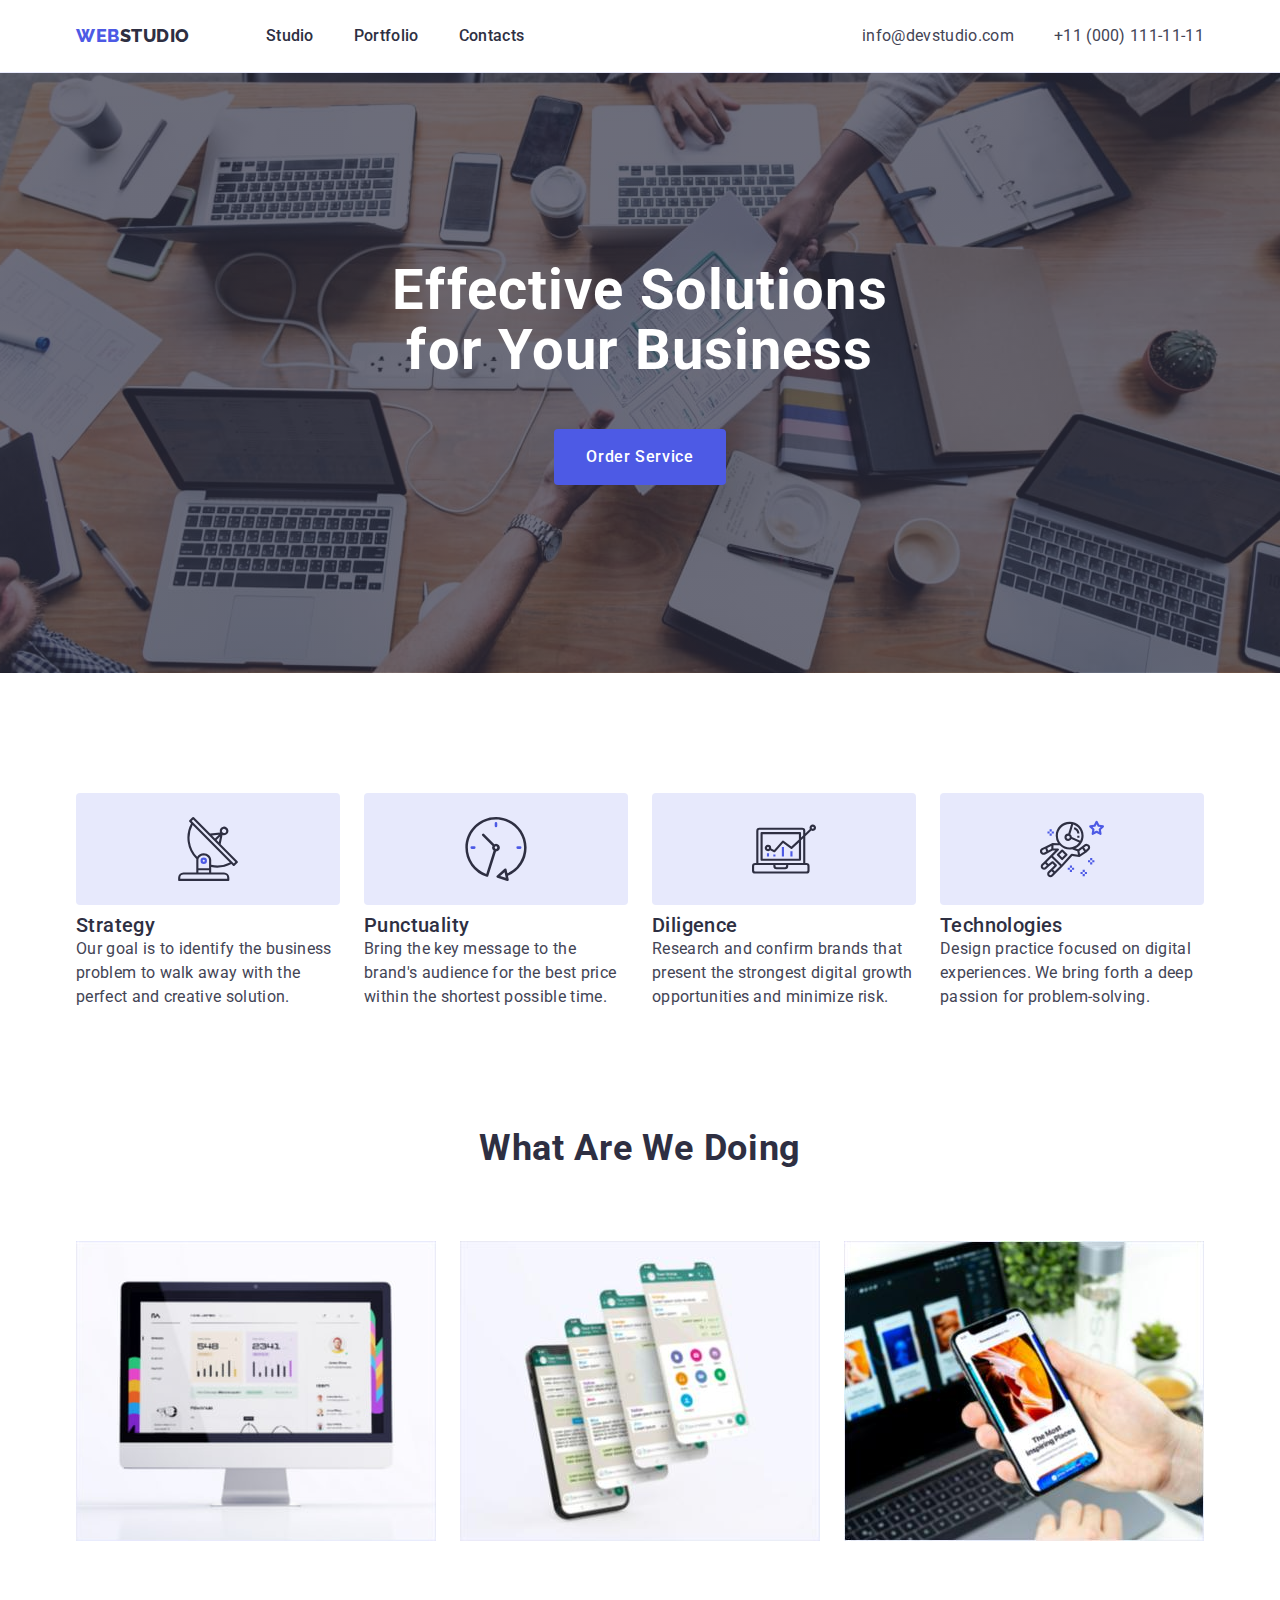
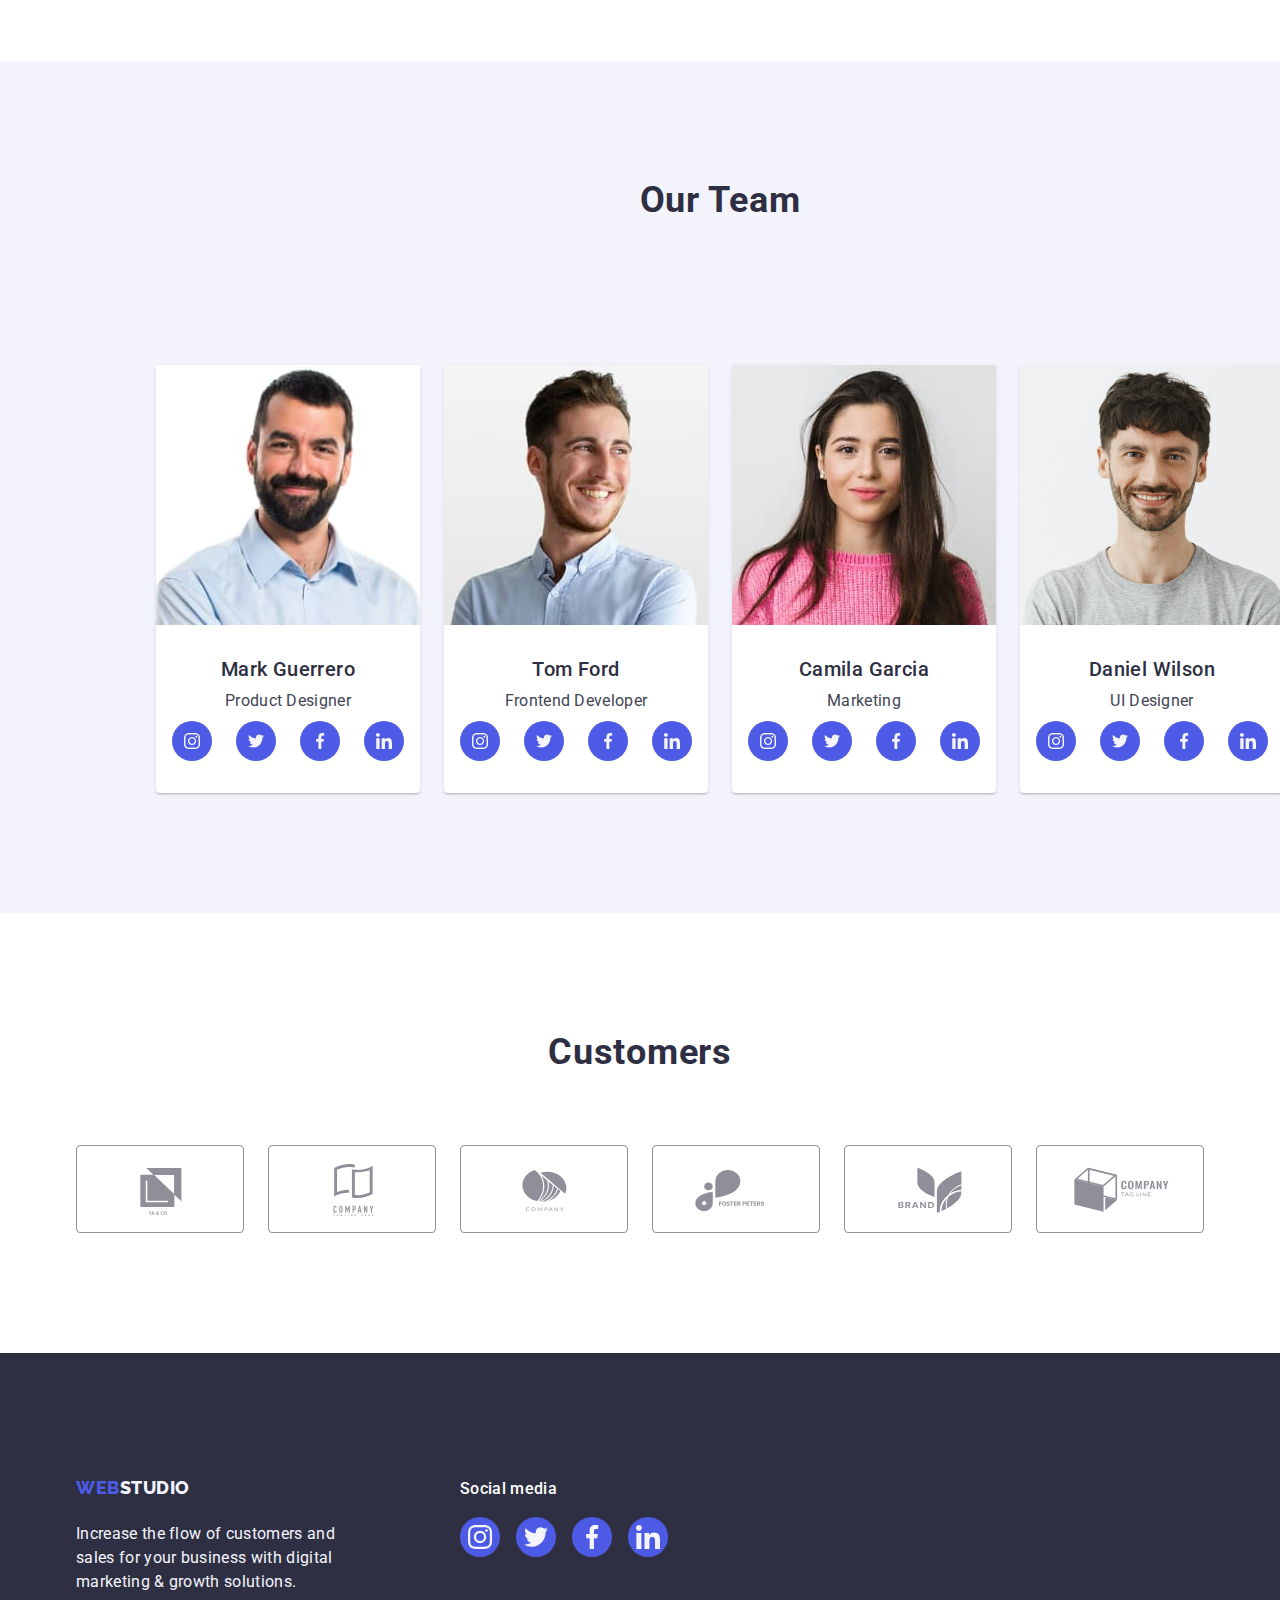
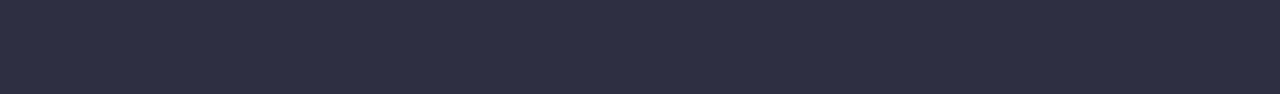
==== commit cb6a5853: "hw4 v5" ====
--- a/index.html
+++ b/index.html
@@ -68,9 +68,9 @@
             <!--Modal window-->
             <div class="backdrop is-hidden container" data-modal>
                <div class="modal">
-                  <button data-model-close class="close" type="button">
+                  <button data-modal-close class="close" type="button">
                     <svg class="icon-modal" width="8" height="8">
-                       <use href="./images/sprite.svg#close-black"></use>
+                       <use href="./images/icons.svg#close-black"></use>
                     </svg>
                   </button>
                </div> 
@@ -84,7 +84,7 @@
                     <li class="benefit">
                         <div class="icon-frame-benefit">
                            <svg class="icon-benefits" width="64" height="64">
-                              <use href="./images/sprite.svg#antenna1"></use>
+                              <use href="./images/icons.svg#antenna1"></use>
                             </svg> 
                         </div>
                         <h3 class="benefits-title-list">Strategy</h3>
@@ -96,7 +96,7 @@
                     <li class="benefit">
                         <div class="icon-frame-benefit">
                           <svg class="icon-benefits" width="64" height="64">
-                            <use href="./images/sprite.svg#clock1"></use>
+                            <use href="./images/icons.svg#clock1"></use>
                           </svg>
                         </div>
                         <h3 class="benefits-title-list">Punctuality</h3>
@@ -107,7 +107,7 @@
                     <li class="benefit">
                         <div class="icon-frame-benefit">
                           <svg class="icon-benefits" width="64px" height="64px">
-                            <use href="./images/sprite.svg#diagram1"></use>
+                            <use href="./images/icons.svg#diagram1"></use>
                           </svg>
                         </div>
                         <h3 class="benefits-title-list">Diligence</h3>
@@ -118,7 +118,7 @@
                     <li class="benefit">
                         <div class="icon-frame-benefit">
                           <svg class="icon-benefits" width="64px" height="64px">
-                            <use href="./images/sprite.svg#astronaut1"></use>
+                            <use href="./images/icons.svg#astronaut1"></use>
                           </svg>
                         </div>
                         <h3 class="benefits-title-list">Technologies</h3>
@@ -162,28 +162,28 @@
                                <li>  
                                  <a href="" class="link-icon-team" target="_blank">
                                      <svg class="icon-team" width="16" height="16">
-                                        <use href="./images/sprite.svg#instagram1"></use>
+                                        <use href="./images/icons.svg#instagram1"></use>
                                      </svg>
                                   </a>
                                </li>
                                <li>
                                   <a href="" class="link-icon-team" target="_blank">
                                      <svg class="icon-team" width="16" height="16">
-                                        <use href="./images/sprite.svg#twitter1"></use>
+                                        <use href="./images/icons.svg#twitter1"></use>
                                      </svg>
                                   </a> 
                                </li>
                                <li>
                                   <a href="" class="link-icon-team" target="_blank">
                                     <svg class="icon-team" width="16" height="16">
-                                        <use href="./images/sprite.svg#facebook1"></use>
+                                        <use href="./images/icons.svg#facebook1"></use>
                                     </svg>
                                  </a> 
                                </li>
                                <li>
                                   <a href="" class="link-icon-team" target="_blank">
                                     <svg class="icon-team" width="16" height="16">
-                                        <use href="./images/sprite.svg#linkedin1"></use>
+                                        <use href="./images/icons.svg#linkedin1"></use>
                                     </svg>
                                  </a> 
                                </li>
@@ -200,7 +200,7 @@
                                    <a href="" class="link-icon-team" target="_blank">
                                     
                                         <svg class="icon-team" width="16" height="16">
-                                            <use href="./images/sprite.svg#instagram1"></use>
+                                            <use href="./images/icons.svg#instagram1"></use>
                                         </svg>
                             
                                    </a>
@@ -209,7 +209,7 @@
                                    <a href="" class="link-icon-team" target="_blank">
                                     
                                         <svg class="icon-team" width="16" height="16">
-                                            <use href="./images/sprite.svg#twitter1"></use>
+                                            <use href="./images/icons.svg#twitter1"></use>
                                         </svg>
                                     
                                    </a>
@@ -218,7 +218,7 @@
                                    <a href="" class="link-icon-team" target="_blank">
                                     
                                         <svg class="icon-team" width="16" height="16">
-                                            <use href="./images/sprite.svg#facebook1"></use>
+                                            <use href="./images/icons.svg#facebook1"></use>
                                         </svg>
                                     
                                    </a>
@@ -227,7 +227,7 @@
                                    <a href="" class="link-icon-team" target="_blank">
                                     
                                         <svg class="icon-team" width="16" height="16">
-                                            <use href="./images/sprite.svg#linkedin1"></use>
+                                            <use href="./images/icons.svg#linkedin1"></use>
                                         </svg>
                                    
                                    </a>
@@ -245,7 +245,7 @@
                                  <a href="" class="link-icon-team" target="_blank">  
                                    
                                      <svg class="icon-team" width="16" height="16">
-                                        <use href="./images/sprite.svg#instagram1"></use>
+                                        <use href="./images/icons.svg#instagram1"></use>
                                      </svg>
                                    
                                   </a> 
@@ -254,7 +254,7 @@
                                  <a href="" class="link-icon-team" target="_blank">
                                    
                                      <svg class="icon-team" width="16" height="16">
-                                        <use href="./images/sprite.svg#twitter1"></use>
+                                        <use href="./images/icons.svg#twitter1"></use>
                                      </svg>
                                    
                                   </a> 
@@ -263,16 +263,16 @@
                                  <a href="" class="link-icon-team" target="_blank">
                                   
                                     <svg class="icon-team" width="16" height="16">
-                                        <use href="./images/sprite.svg#facebook1"></use>
-                                    </svg>
-                                  
-                                 </a> 
-                               </li>
-                               <li>
-                                 <a href="" class="link-icon-team" target="_blank">
-                                  
-                                    <svg class="icon-team" width="16" height="16">
-                                        <use href="./images/sprite.svg#linkedin1"></use>
+                                        <use href="./images/icons.svg#facebook1"></use>
+                                    </svg>
+                                  
+                                 </a> 
+                               </li>
+                               <li>
+                                 <a href="" class="link-icon-team" target="_blank">
+                                  
+                                    <svg class="icon-team" width="16" height="16">
+                                        <use href="./images/icons.svg#linkedin1"></use>
                                     </svg>
                                   
                                  </a> 
@@ -290,34 +290,34 @@
                                  <a href="" class="link-icon-team" target="_blank">  
                                    
                                      <svg class="icon-team" width="16" height="16">
-                                        <use href="./images/sprite.svg#instagram1"></use>
-                                     </svg>
-                                   
-                                 </a> 
-                               </li>
-                               <li>
-                                 <a href="" class="link-icon-team" target="_blank">
-                                   
-                                     <svg class="icon-team" width="16" height="16">
-                                        <use href="./images/sprite.svg#twitter1"></use>
-                                     </svg>
-                                   
-                                 </a> 
-                               </li>
-                               <li>
-                                 <a href="" class="link-icon-team" target="_blank">
-                                  
-                                    <svg class="icon-team" width="16" height="16">
-                                        <use href="./images/sprite.svg#facebook1"></use>
-                                    </svg>
-                                  
-                                 </a> 
-                               </li>
-                               <li>
-                                 <a href="" class="link-icon-team" target="_blank">
-                                  
-                                    <svg class="icon-team" width="16" height="16">
-                                        <use href="./images/sprite.svg#linkedin1"></use>
+                                        <use href="./images/icons.svg#instagram1"></use>
+                                     </svg>
+                                   
+                                 </a> 
+                               </li>
+                               <li>
+                                 <a href="" class="link-icon-team" target="_blank">
+                                   
+                                     <svg class="icon-team" width="16" height="16">
+                                        <use href="./images/icons.svg#twitter1"></use>
+                                     </svg>
+                                   
+                                 </a> 
+                               </li>
+                               <li>
+                                 <a href="" class="link-icon-team" target="_blank">
+                                  
+                                    <svg class="icon-team" width="16" height="16">
+                                        <use href="./images/icons.svg#facebook1"></use>
+                                    </svg>
+                                  
+                                 </a> 
+                               </li>
+                               <li>
+                                 <a href="" class="link-icon-team" target="_blank">
+                                  
+                                    <svg class="icon-team" width="16" height="16">
+                                        <use href="./images/icons.svg#linkedin1"></use>
                                     </svg>
                                   
                                  </a> 
@@ -337,42 +337,42 @@
                         <li class="customers-list-icon">
                           <a href="" class="link-customers" target="_blank">
                               <svg class="cust-icon" width="104" height="56">
-                                <use href="./images/sprite.svg#Logo1"></use>
-                              </svg>
-                          </a>  
-                        </li>
-                        <li class="customers-list-icon">
-                          <a href="" class="link-customers" target="_blank">
-                              <svg class="cust-icon" width="104" height="56">
-                                <use href="./images/sprite.svg#Logo2"></use>
-                              </svg>
-                          </a>  
-                        </li>
-                        <li class="customers-list-icon">
-                          <a href="" class="link-customers" target="_blank">
-                              <svg class="cust-icon" width="104" height="56">
-                                <use href="./images/sprite.svg#Logo3"></use>
-                              </svg>
-                          </a>  
-                        </li>
-                        <li class="customers-list-icon">
-                          <a href="" class="link-customers" target="_blank">
-                              <svg class="cust-icon" width="104" height="56">
-                                <use href="./images/sprite.svg#Logo4"></use>
-                              </svg>
-                          </a>  
-                        </li>
-                        <li class="customers-list-icon">
-                          <a href="" class="link-customers" target="_blank">
-                              <svg class="cust-icon" width="104" height="56">
-                                <use href="./images/sprite.svg#Logo5"></use>
-                              </svg>
-                          </a>  
-                        </li>
-                        <li class="customers-list-icon">
-                          <a href="" class="link-customers" target="_blank">
-                              <svg class="cust-icon" width="104" height="56">
-                                <use href="./images/sprite.svg#Logo6"></use>
+                                <use href="./images/icons.svg#Logo1"></use>
+                              </svg>
+                          </a>  
+                        </li>
+                        <li class="customers-list-icon">
+                          <a href="" class="link-customers" target="_blank">
+                              <svg class="cust-icon" width="104" height="56">
+                                <use href="./images/icons.svg#Logo2"></use>
+                              </svg>
+                          </a>  
+                        </li>
+                        <li class="customers-list-icon">
+                          <a href="" class="link-customers" target="_blank">
+                              <svg class="cust-icon" width="104" height="56">
+                                <use href="./images/icons.svg#Logo3"></use>
+                              </svg>
+                          </a>  
+                        </li>
+                        <li class="customers-list-icon">
+                          <a href="" class="link-customers" target="_blank">
+                              <svg class="cust-icon" width="104" height="56">
+                                <use href="./images/icons.svg#Logo4"></use>
+                              </svg>
+                          </a>  
+                        </li>
+                        <li class="customers-list-icon">
+                          <a href="" class="link-customers" target="_blank">
+                              <svg class="cust-icon" width="104" height="56">
+                                <use href="./images/icons.svg#Logo5"></use>
+                              </svg>
+                          </a>  
+                        </li>
+                        <li class="customers-list-icon">
+                          <a href="" class="link-customers" target="_blank">
+                              <svg class="cust-icon" width="104" height="56">
+                                <use href="./images/icons.svg#Logo6"></use>
                               </svg>
                           </a>  
                         </li>
@@ -392,31 +392,31 @@
             <div class="social-icons-footer">
                 <p class="social-text-footer">Social media</p>
                 <ul class="icons-list-footer list">
-                    <li>
+                    <li class="list-for-iconfooter">
                        <a href="" class="link-icon-footer" target="_blank">
                            <svg class="icon-footer" width="24" height="24">
-                             <use href="./images/sprite.svg#instagram1"></use>
+                             <use href="./images/icons.svg#instagram1"></use>
                            </svg>
                         </a>
                     </li>
-                    <li>
+                    <li class="list-for-iconfooter">
                       <a href="" class="link-icon-footer" target="_blank">
                           <svg class="icon-footer" width="24" height="24">
-                            <use href="./images/sprite.svg#twitter1"></use>
+                            <use href="./images/icons.svg#twitter1"></use>
                           </svg>
                       </a> 
                     </li>
-                    <li>
+                    <li class="list-for-iconfooter">
                       <a href="" class="link-icon-footer" target="_blank">
                           <svg class="icon-footer" width="24" height="24">
-                            <use href="./images/sprite.svg#facebook1"></use>
+                            <use href="./images/icons.svg#facebook1"></use>
                           </svg>
                       </a> 
                     </li>
-                    <li>
+                    <li class="list-for-iconfooter">
                       <a href="" class="link-icon-footer" target="_blank">
                           <svg class="icon-footer" width="24" height="24">
-                            <use href="./images/sprite.svg#linkedin1"></use>
+                            <use href="./images/icons.svg#linkedin1"></use>
                           </svg>
                       </a> 
                     </li>
--- a/css/styles.css
+++ b/css/styles.css
@@ -62,7 +62,7 @@
 .list {
     list-style: none;
 }
-
+/*
 @keyframes changeHeaderColor {
     0%{
         background-color: transparent;
@@ -93,11 +93,15 @@
         background-color: var(--green);
     }
 }
+*/
 
 /* HEADER */
 
 .headport {
     border-bottom: 1px solid var(--cornflower);
+    box-shadow: 0px 2px 1px rgba(46, 47, 66, 0.08),
+                0px 1px 1px rgba(46, 47, 66, 0.16),
+                0px 1px 6px rgba(46, 47, 66, 0.08);
 }
 
 .header {
@@ -159,20 +163,21 @@
     line-height: 1.5;
     letter-spacing: 0.02em;
     padding: 24px 0;
+    transition: color 250ms cubic-bezier(0.4, 0, 0.2, 1);
 
 }
 
 .header-link::after {
     content: "";
     position: absolute;
-    bottom: 0;
+    bottom: -1px;
     
     left: 0px;
     width: 100%;
     height: 4px;
     border-radius: 2px;
     background-color: transparent;
-    transition: background-color 0.3s ease-in-out;
+    transition: background-color 250ms cubic-bezier(0.4, 0, 0.2, 1);
     
 }
 
@@ -215,6 +220,7 @@
     text-decoration: none;
     color: var(--slate);
     padding-top: 24px;
+    transition: color 250ms cubic-bezier(0.4, 0, 0.2, 1);
 
 }
 
@@ -237,6 +243,7 @@
     background-repeat: no-repeat;
     background-position: center;
     background-size: cover;
+    
     padding: 188px 0;
     background-color: var(--navy-blue);
     
@@ -249,8 +256,7 @@
     justify-content: center;
     gap: 48px;
 
-
-    width: 1440px;
+    max-width: 1440px;
     flex-shrink: 0;
 
     color: var(--white);
@@ -287,6 +293,7 @@
     padding: 16px 32px;
     gap: 10px;
     border-radius: 4px;
+    transition: background-color 250ms cubic-bezier(0.4, 0, 0.2, 1);
 }
 
 .hero-button:hover {
@@ -409,7 +416,7 @@
     font-size: 20px;
     line-height: 1.2;
     letter-spacing: 0.02em;
-    margin: 8px 0px;
+
 }
 
 .text-benefits{
@@ -417,19 +424,18 @@
 }
 
 .icon-frame-benefit {
-    position: relative;
+    display: flex;
+    justify-content: center;
+    align-items: center;
     background-color: var(--cornflower);
     border-radius: 4px;
     width: 264px;
     height: 112px;
-    flex-shrink: 0;
+    margin-bottom: 8px;
 }
 
 .icon-benefits {
-    position: absolute;
-    top: 50%;
-    left: 50%;
-    transform: translate(-50%, -50%);
+    
 }
 
 
@@ -596,28 +602,31 @@
 
 }
 
+.customers-list-icon {
+    width: calc((100% - 120px) / 6);
+    height: 88px;
+}
+
 .link-customers{
     display: flex;
     justify-content: center;
     align-items: center;
-    width: 168px;
-    height: 88px;
+    width: 100%;
+    height: 100%;
     border-radius: 4px;
     border: 1px solid var(--light-slate);
-    transition: border-color 250ms cubic-bezier(0.4, 0, 0.2, 1);
+    color: var(--light-slate);
+    transition: border-color 250ms cubic-bezier(0.4, 0, 0.2, 1),
+                color 250ms cubic-bezier(0.4, 0, 0.2, 1);
 }
 
 .cust-icon {
-    fill: var(--light-slate);
-    transition: fill 250ms cubic-bezier(0.4, 0, 0.2, 1);
+    fill: currentColor;
 }
 
 .link-customers:hover {
-    border-color: var(--ocean); 
-}
-
-.link-customers:hover .cust-icon{
-    fill: var(--ocean);
+    border-color: var(--ocean);
+    color: var(--ocean);
 }
 
 /*FOOTER*/
@@ -637,10 +646,12 @@
 
 .footer-block{
       display: flex;  
-      gap: 120px;
-      align-items: flex-start;
+      align-items: baseline;
       justify-content: flex-start;
-
+}
+
+.logo-text-footer {
+    margin-right: 120px;
 }
 
 /*footer div1*/
@@ -663,7 +674,6 @@
 /*footer div2*/
 
 .social-icons-footer {
-    padding-top: 24px;
 }
 
 .social-text-footer {
@@ -695,7 +705,8 @@
     transition: background-color 250ms cubic-bezier(0.4, 0, 0.2, 1);
 }
 
-.link-icon-footer:hover {
+.link-icon-footer:hover,
+.link-icon-footer:focus {
     background-color: var(--green);
 
 }
@@ -742,14 +753,12 @@
     letter-spacing: 0.04em;
     color: var(--iris);
     background-color: var(--cloud);
-    box-shadow: 0;
+    box-shadow: none;
     cursor: pointer;
     transition: background-color 250ms cubic-bezier(0.4, 0, 0.2, 1),
                 color 250ms cubic-bezier(0.4, 0, 0.2, 1),
-                border 250 ms cubic-bezier(0.4, 0, 0.2, 1),
+                border-color 250 ms cubic-bezier(0.4, 0, 0.2, 1),
                 box-shadow 250ms cubic-bezier(0.4, 0, 0.2, 1);
-
-    
     padding: 12px 24px;
     justify-content: center;
     align-items: center;
@@ -762,9 +771,9 @@
     background-color: var(--ocean);
     color: var(--white);
     border: 1px solid transparent;
-    box-shadow: 0px 2px 1px 0px rgba(46, 47, 66, 0.08),
-                0px 1px 1px 0px rgba(46, 47, 66, 0.16),
-                0px 1px 6px 0px rgba(46, 47, 66, 0.08);
+    box-shadow: 0px 3px 1px rgba(0, 0, 0, 0.1),
+                0px 2px 1px rgba(0, 0, 0, 0.08),
+                0px 2px 2px rgba(0, 0, 0, 0.12);
 }
 
 /*List of links with img*/
@@ -781,13 +790,18 @@
 .list-projects {
     width: calc((100% - 48px) / 3);
 
-    flex-direction: column;
-    align-items: flex-start;
-    gap: 32px;
-    border: 1px solid var(--cornflower);
-    box-shadow: 0;
-    transition: box-shadow 250ms cubic-bezier(0.4, 0, 0.2, 1);
-
+}
+
+.project-link {
+   
+        display: block;
+        flex-direction: column;
+        align-items: flex-start;
+        gap: 32px;
+        padding: 0 0;
+        border: 1px solid var(--cornflower);
+        box-shadow: none;
+        transition: box-shadow 250ms cubic-bezier(0.4, 0, 0.2, 1);
 }
 
 /*OVERLAY*/
@@ -825,13 +839,13 @@
     margin-right: auto;
 }
 
-.list-projects:hover {
-    box-shadow: 0px 2px 1px 0px rgba(46, 47, 66, 0.08),
-                0px 1px 1px 0px rgba(46, 47, 66, 0.16),
-                0px 1px 6px 0px rgba(46, 47, 66, 0.08);
-}
-
-.list-projects:hover .overlay {
+.project-link:hover {
+    box-shadow: 0px 1px 6px rgba(46, 47, 66, 0.08),
+                0px 1px 1px rgba(46, 47, 66, 0.16),
+                0px 2px 1px rgba(46, 47, 66, 0.08);
+}
+
+.project-link:hover .overlay {
     transform: translateY(0);
 }
 
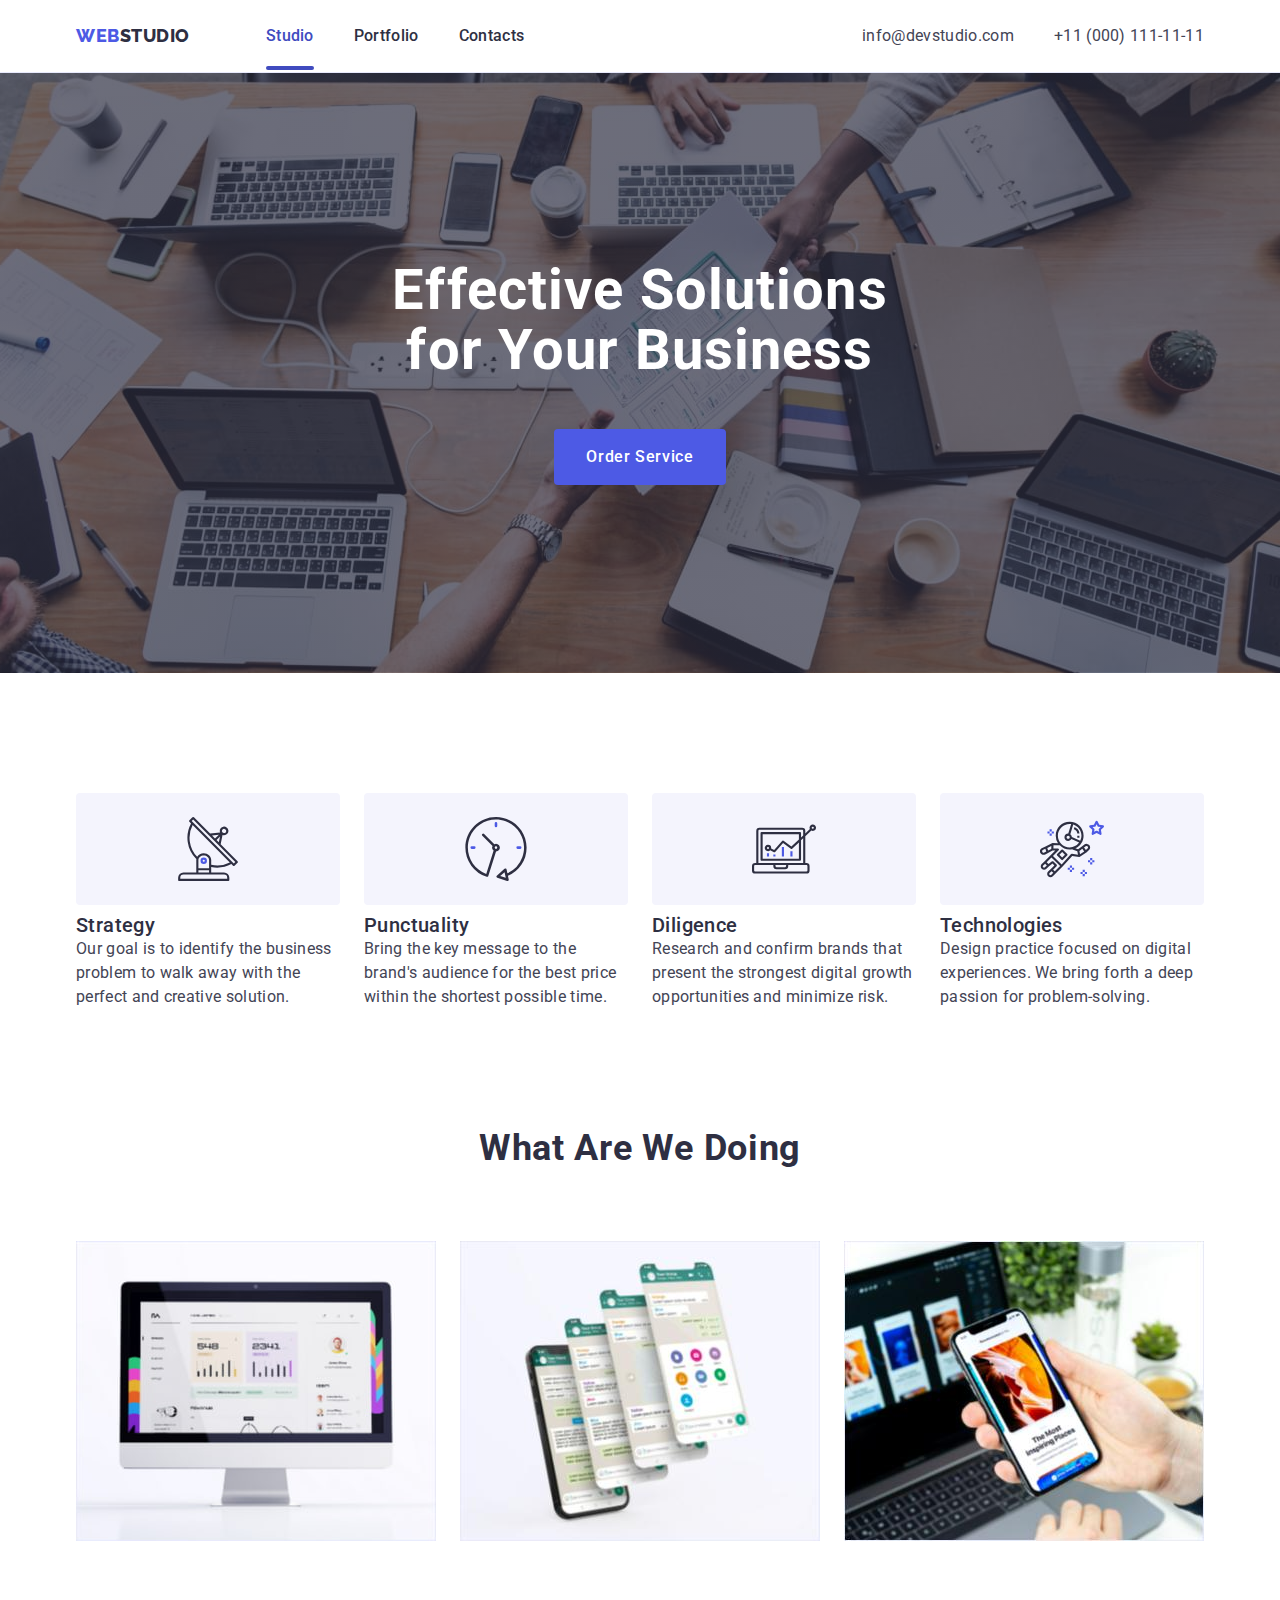
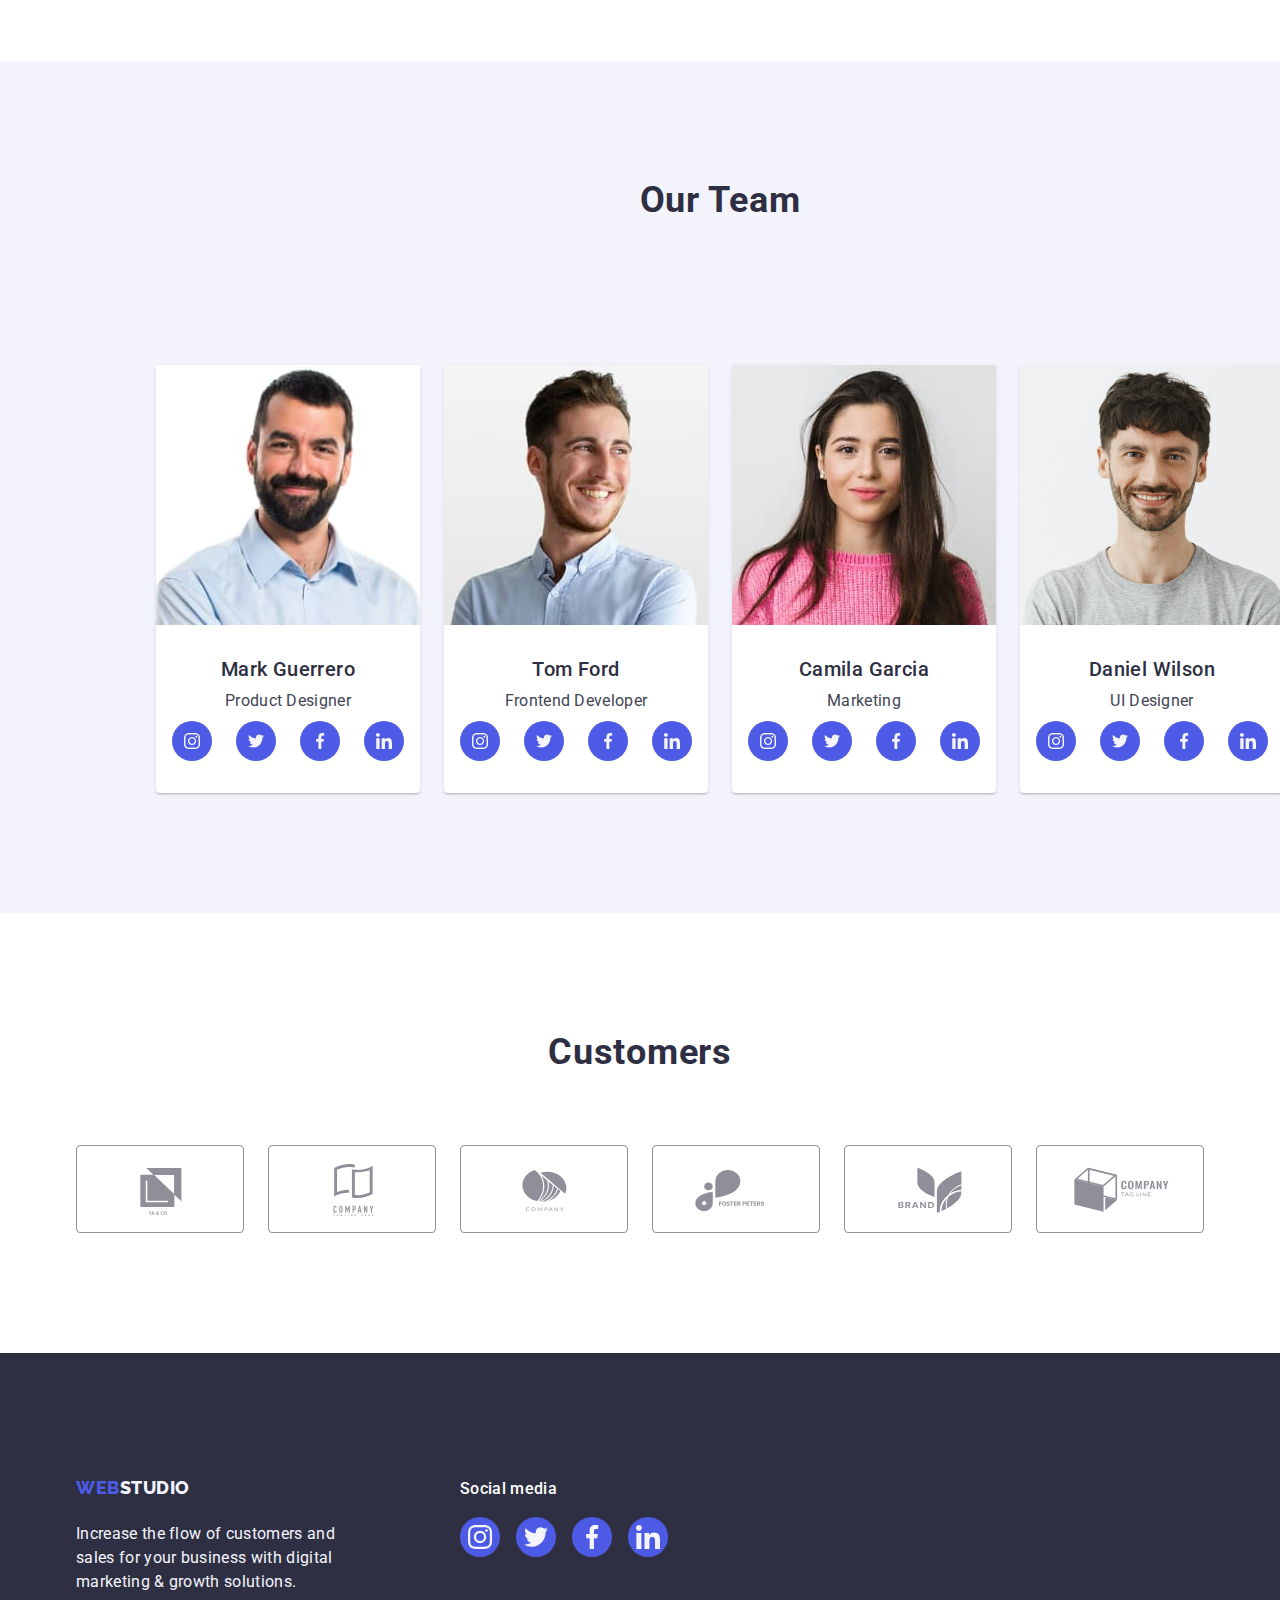
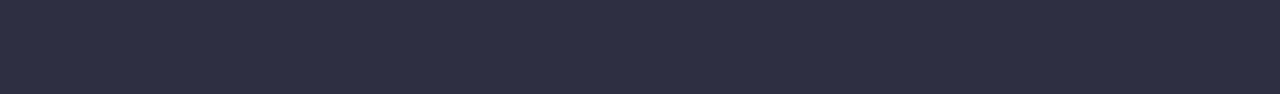
==== commit 452f5c5d: "hw4 v7" ====
--- a/index.html
+++ b/index.html
@@ -26,7 +26,7 @@
                 <a class="logo-link link" href="./index.html">Web<span class="logo-navy">Studio</span></a>
                 <ul class="header-list list">
                     <li class="header-link-line">
-                        <a class="header-link link" href="./index.html">Studio</a>             
+                        <a class="header-link active link" href="./index.html">Studio</a>             
                     </li>
                     <li class="header-link-line">
                         <a class="header-link link" href="./portfolio.html">Portfolio</a>
@@ -65,20 +65,10 @@
                 </div>
             </section>
 
-            <!--Modal window-->
-            <div class="backdrop is-hidden container" data-modal>
-               <div class="modal">
-                  <button data-modal-close class="close" type="button">
-                    <svg class="icon-modal" width="8" height="8">
-                       <use href="./images/icons.svg#close-black"></use>
-                    </svg>
-                  </button>
-               </div> 
-            </div>
 
             <!--Benefits-->
             <section class="section-benefits">
-                <div class="container">
+                <div class="div-benefits container">
                  <h2 class="benefits-title visually-hidden">Benefits</h2>
                  <ul class="benefits-list list">
                     <li class="benefit">
@@ -106,7 +96,7 @@
                     </li>
                     <li class="benefit">
                         <div class="icon-frame-benefit">
-                          <svg class="icon-benefits" width="64px" height="64px">
+                          <svg class="icon-benefits" width="64" height="64">
                             <use href="./images/icons.svg#diagram1"></use>
                           </svg>
                         </div>
@@ -117,7 +107,7 @@
                     </li>
                     <li class="benefit">
                         <div class="icon-frame-benefit">
-                          <svg class="icon-benefits" width="64px" height="64px">
+                          <svg class="icon-benefits" width="64" height="64">
                             <use href="./images/icons.svg#astronaut1"></use>
                           </svg>
                         </div>
@@ -159,28 +149,28 @@
                             <h3  class="team-list-title">Mark Guerrero</h3>
                             <p class="text-team">Product Designer</p>
                             <ul class="icon-list-team list">
-                               <li>  
+                               <li class="listicon">  
                                  <a href="" class="link-icon-team" target="_blank">
                                      <svg class="icon-team" width="16" height="16">
                                         <use href="./images/icons.svg#instagram1"></use>
                                      </svg>
                                   </a>
                                </li>
-                               <li>
+                               <li class="listicon">
                                   <a href="" class="link-icon-team" target="_blank">
                                      <svg class="icon-team" width="16" height="16">
                                         <use href="./images/icons.svg#twitter1"></use>
                                      </svg>
                                   </a> 
                                </li>
-                               <li>
+                               <li class="listicon">
                                   <a href="" class="link-icon-team" target="_blank">
                                     <svg class="icon-team" width="16" height="16">
                                         <use href="./images/icons.svg#facebook1"></use>
                                     </svg>
                                  </a> 
                                </li>
-                               <li>
+                               <li class="listicon">
                                   <a href="" class="link-icon-team" target="_blank">
                                     <svg class="icon-team" width="16" height="16">
                                         <use href="./images/icons.svg#linkedin1"></use>
@@ -196,7 +186,7 @@
                             <h3 class="team-list-title">Tom Ford</h3>
                             <p class="text-team">Frontend Developer</p>
                             <ul class="icon-list-team list">
-                                <li>
+                                <li class="listicon">
                                    <a href="" class="link-icon-team" target="_blank">
                                     
                                         <svg class="icon-team" width="16" height="16">
@@ -205,7 +195,7 @@
                             
                                    </a>
                                 </li>
-                                <li>
+                                <li class="listicon">
                                    <a href="" class="link-icon-team" target="_blank">
                                     
                                         <svg class="icon-team" width="16" height="16">
@@ -214,7 +204,7 @@
                                     
                                    </a>
                                 </li>
-                                <li>
+                                <li class="listicon">
                                    <a href="" class="link-icon-team" target="_blank">
                                     
                                         <svg class="icon-team" width="16" height="16">
@@ -223,7 +213,7 @@
                                     
                                    </a>
                                 </li>
-                                <li>
+                                <li class="listicon">
                                    <a href="" class="link-icon-team" target="_blank">
                                     
                                         <svg class="icon-team" width="16" height="16">
@@ -241,7 +231,7 @@
                             <h3 class="team-list-title">Camila Garcia</h3>
                             <p class="text-team">Marketing</p>
                             <ul class="icon-list-team list">
-                               <li>
+                               <li class="listicon">
                                  <a href="" class="link-icon-team" target="_blank">  
                                    
                                      <svg class="icon-team" width="16" height="16">
@@ -250,7 +240,7 @@
                                    
                                   </a> 
                                </li>
-                               <li>
+                               <li class="listicon">
                                  <a href="" class="link-icon-team" target="_blank">
                                    
                                      <svg class="icon-team" width="16" height="16">
@@ -259,7 +249,7 @@
                                    
                                   </a> 
                                </li>
-                               <li>
+                               <li class="listicon">
                                  <a href="" class="link-icon-team" target="_blank">
                                   
                                     <svg class="icon-team" width="16" height="16">
@@ -268,7 +258,7 @@
                                   
                                  </a> 
                                </li>
-                               <li>
+                               <li class="listicon">
                                  <a href="" class="link-icon-team" target="_blank">
                                   
                                     <svg class="icon-team" width="16" height="16">
@@ -286,7 +276,7 @@
                             <h3 class="team-list-title">Daniel Wilson</h3>
                             <p class="text-team">UI Designer</p>
                             <ul class="icon-list-team list">
-                               <li>
+                               <li class="listicon">
                                  <a href="" class="link-icon-team" target="_blank">  
                                    
                                      <svg class="icon-team" width="16" height="16">
@@ -295,7 +285,7 @@
                                    
                                  </a> 
                                </li>
-                               <li>
+                               <li class="listicon">
                                  <a href="" class="link-icon-team" target="_blank">
                                    
                                      <svg class="icon-team" width="16" height="16">
@@ -304,7 +294,7 @@
                                    
                                  </a> 
                                </li>
-                               <li>
+                               <li class="listicon">
                                  <a href="" class="link-icon-team" target="_blank">
                                   
                                     <svg class="icon-team" width="16" height="16">
@@ -313,7 +303,7 @@
                                   
                                  </a> 
                                </li>
-                               <li>
+                               <li class="listicon">
                                  <a href="" class="link-icon-team" target="_blank">
                                   
                                     <svg class="icon-team" width="16" height="16">
@@ -424,6 +414,17 @@
             </div>
           </div>
         </footer>
+
+        <!--Modal window-->
+        <div class="backdrop is-hidden container" data-modal>
+          <div class="modal">
+            <button data-modal-close class="close" type="button">
+              <svg class="icon-modal" width="8" height="8">
+                <use href="./images/icons.svg#close-black"></use>
+              </svg>
+            </button>
+          </div>
+        </div>
      <script src="./modal.js"></script>
     </body>
 </html>--- a/css/styles.css
+++ b/css/styles.css
@@ -62,38 +62,7 @@
 .list {
     list-style: none;
 }
-/*
-@keyframes changeHeaderColor {
-    0%{
-        background-color: transparent;
-    }
-
-    50%{
-        background-color: rgba(64, 75, 191, 1, 0.5);
-    }
-    100%{
-        background-color: var(--ocean);
-    }
-}
-
-@keyframes changeCustomersColor {
-    0%{
-        color: var(--light-slate);
-    }
-    100%{
-        color: var(--ocean);
-    }
-}
-
-@keyframes changeSocialColor {
-    0%{
-        background-color: var(--iris);
-    }
-    100%{
-        background-color: var(--green);
-    }
-}
-*/
+
 
 /* HEADER */
 
@@ -188,6 +157,13 @@
 
 }
 
+.active::after {
+    background-color: var(--ocean);
+}
+.active {
+    color: var(--ocean);
+}
+
 .header-link:hover{
     color: var(--ocean);
 }
@@ -243,9 +219,9 @@
     background-repeat: no-repeat;
     background-position: center;
     background-size: cover;
-    
     padding: 188px 0;
     background-color: var(--navy-blue);
+    max-width: 1440px;
     
 }
 
@@ -304,6 +280,355 @@
     background-color: var(--ocean);
 }
 
+
+/*SECTION BENEFITS*/
+
+.section-benefits{
+    padding: 120px 0;
+
+}
+
+.div-benefits {
+}
+
+.visually-hidden {
+    position: absolute;
+    width: 1px;
+    height: 1px;
+    margin: -1px;
+    border: 0;
+    padding: 0;
+
+    white-space: nowrap;
+    clip-path: inset(100%);
+    clip: rect(0 0 0 0);
+    overflow: hidden;
+}
+
+.benefits-list {
+    list-style-type: none;
+    color: var(--slate);
+    font-weight: 400;
+    font-size: 16px;
+    line-height: 1.5;
+
+    display: flex;
+    gap: 24px;
+    justify-content: space-between;
+    align-items: flex-start;
+}
+
+.benefit {
+    width: calc((100% - 72px) / 4);
+}
+
+.benefits-title-list {
+    color: var(--navy-blue);
+    font-weight: 500;
+    font-size: 20px;
+    line-height: 1.2;
+    letter-spacing: 0.02em;
+
+}
+
+.text-benefits{
+    letter-spacing: 0.02em;
+}
+
+.icon-frame-benefit {
+    display: flex;
+    justify-content: center;
+    align-items: center;
+    background-color: var(--cloud);
+    border-radius: 4px;
+    width: 264px;
+    height: 112px;
+    margin-bottom: 8px;
+}
+
+.icon-benefits {
+    
+}
+
+
+
+/*SECTION WHAT WE ARE DOING*/
+
+.section-doing{
+   padding-bottom: 120px;
+   
+}
+
+.doing-title {
+    font-weight: 700;
+    font-size: 36px;
+    line-height: 1.11;
+    color: var(--navy-blue);
+    letter-spacing: 0.02em;
+    text-transform: capitalize;
+    text-align: center;
+    
+    margin-bottom: 72px;
+}
+
+.doing-list {
+    list-style-type: none;
+
+    display: flex;
+    gap: 24px;
+
+}
+
+.do-photo{
+    width: calc((100% - 48px) / 3);
+}
+
+/*OUR TEAM*/
+
+.section-our-team{
+    padding-top: 120px;
+    padding-bottom: 120px;
+    background-color: var(--cloud);
+}
+
+.div-team{
+    
+    color: var(--slate);
+    width: 1440px;
+
+    flex-shrink: 0;
+    display: flex;
+    flex-direction: column;
+    align-items: center;
+    justify-content: center;
+    gap: 72px;
+}
+
+.team-title{
+    color: var(--navy-blue);
+    font-weight: 700;
+    font-size: 36px;
+    line-height: 1.11;
+    text-align: center;
+    letter-spacing: 0.02em;
+    text-transform: capitalize;
+    margin-bottom: 72px;
+}
+
+.team-list{
+    list-style-type: none;
+
+    display: flex;
+    gap: 24px;
+}
+
+.team-block-list{
+    background-color: var(--white);
+    text-transform: capitalize;
+    border-radius: 0px 0px 4px 4px;
+    box-shadow: 0px 2px 1px 0px rgba(46, 47, 66, 0.08), 
+                0px 1px 1px 0px rgba(46, 47, 66, 0.16),
+                0px 1px 6px 0px rgba(46, 47, 66, 0.08);
+
+    width: calc((100% - 72px) / 4);
+}
+
+.name-team{
+    padding: 32px 0;
+
+}
+
+.team-list-title {
+    font-weight: 500;
+    font-size: 20px;
+    line-height: 1.2;
+    letter-spacing: 0.02em;
+    color: var(--navy-blue);
+    text-align: center;
+    margin-bottom: 8px;
+}
+
+.text-team{
+    font-size: 16px;
+    letter-spacing: 0.02em;
+    line-height: 1.5;
+    color: var(--slate);
+    text-align: center;
+    margin-bottom: 8px;
+    
+}
+
+.icon-list-team {
+    display: flex;
+    justify-content: center;
+    gap: 24px;
+}
+
+.link-icon-team {
+    display: flex;
+    justify-content: center;
+    align-items: center;
+    border-radius: 50%;
+    background-color: var(--iris);
+    width: 40px;
+    height: 40px;
+    transition: background-color 250ms cubic-bezier(0.4, 0, 0.2, 1);
+}
+
+.link-icon-team:hover,
+.link-icon-team:focus {
+    background-color: var(--ocean);
+}
+
+.icon-team {
+    fill: var(--cloud);
+}
+
+
+
+/*CUSTOMERS SECTION*/
+
+.section-customers {
+    padding-top: 120px;
+    padding-bottom: 120px;
+
+}
+
+.customers-title {
+    font-weight: 700;
+    font-size: 36px;
+    line-height: 1.11;
+    color: var(--navy-blue);
+    letter-spacing: 0.02em;
+    text-transform: capitalize;
+    text-align: center;
+    
+    margin-bottom: 72px;
+
+}
+
+.customers-list {
+    display: flex;
+    justify-content: space-between;
+    align-items: flex-start;
+    gap: 24px;
+
+}
+
+.customers-list-icon {
+    width: calc((100% - 120px) / 6);
+    height: 88px;
+}
+
+.link-customers{
+    display: flex;
+    justify-content: center;
+    align-items: center;
+    width: 100%;
+    height: 100%;
+    border-radius: 4px;
+    border: 1px solid var(--light-slate);
+    color: var(--light-slate);
+    transition: border-color 250ms cubic-bezier(0.4, 0, 0.2, 1),
+                color 250ms cubic-bezier(0.4, 0, 0.2, 1);
+}
+
+.cust-icon {
+    fill: currentColor;
+}
+
+.link-customers:hover,
+.link-customers:focus {
+    border-color: var(--ocean);
+    color: var(--ocean);
+}
+
+/*FOOTER*/
+
+.footer{
+    background-color: var(--navy-blue);
+    padding-top: 100px;
+    padding-bottom: 100px;
+ 
+    color: var(--cloud);
+    font-weight: 400;
+    font-size: 16px;
+    line-height: 1.5;
+
+
+}
+
+.footer-block{
+      display: flex;  
+      align-items: baseline;
+      justify-content: flex-start;
+}
+
+.logo-text-footer {
+    margin-right: 120px;
+}
+
+/*footer div1*/
+.logo-link{
+    display: inline-block;
+}
+
+.logo-white{
+    color: var(--cloud);
+}
+
+.text-footer{
+    letter-spacing: 0.02em;
+    display: flex;
+    max-width: 264px;
+    flex-direction: column;
+
+}
+
+/*footer div2*/
+
+.social-icons-footer {
+}
+
+.social-text-footer {
+    font-size: 16px;
+    font-family: Roboto;
+    font-weight: 500;
+    line-height: 24px;
+    letter-spacing: 0.32px;
+    color: var(--white);
+    margin-bottom: 16px;
+
+}
+
+.icons-list-footer {
+    display: flex;
+    gap: 16px;
+    justify-content: space-between;
+
+}
+
+.link-icon-footer {
+    display: flex;
+    justify-content: center;
+    align-items: center;
+    width: 40px;
+    height: 40px;
+    background-color: var(--iris);
+    border-radius: 50%;
+    transition: background-color 250ms cubic-bezier(0.4, 0, 0.2, 1);
+}
+
+.link-icon-footer:hover,
+.link-icon-footer:focus {
+    background-color: var(--green);
+
+}
+
+.icon-footer{
+    fill: var(--cloud);
+}
+
 /*MODAL WINDOW*/
 
 .backdrop {
@@ -314,43 +639,48 @@
     height: 100%;
     transform: translateY(-165px);
     background-color: rgba(46, 47, 66, 0.40);
+    transition: opacity 250ms cubic-bezier(0.4, 0, 0.2, 1),
+                visibility 250ms cubic-bezier(0.4, 0, 0.2, 1);
 }
 
 .is-hidden {
     opacity: 0;
     visibility: hidden;
     pointer-events: none;
-
-
+    
 }
 
 .modal {
     position: absolute;
     bottom: 13px;
     left: 50%;
-    transform: translateX(-50%);
-    
+    top: 50%;
+    transform: translate(-50%, -50%) scale(1);
+    min-height: 584px;
     width: 408px;
-    height: 584px;
     border-radius: 4px;
     background: var(--dairy, #FCFCFC);
-    box-shadow: 0px 2px 1px 0px rgba(0, 0, 0, 0.20), 
-                0px 1px 3px 0px rgba(0, 0, 0, 0.12), 
-                0px 1px 1px 0px rgba(0, 0, 0, 0.14);
-}
+    box-shadow: 0px 2px 1px 0px rgba(0, 0, 0, 0.20),
+        0px 1px 3px 0px rgba(0, 0, 0, 0.12),
+        0px 1px 1px 0px rgba(0, 0, 0, 0.14);
+    transition: transform 250ms cubic-bezier(0.4, 0, 0.2, 1);
+    }
 
 .close {
     position: absolute;
-    top:0;
-    right:0;
-    transform: translate(-24px, 24px);
+    top: 24px;
+    right: 24px;
     width: 24px;
     height: 24px;
-    border-radius: 24px;
+    border-radius: 50%;
+    display: flex;
+    align-items: center;
+    justify-content: center;
+    padding: 0;
     border: 1px solid rgba(0, 0, 0, 0.10);
     background-color: var(--cornflower);
     transition: background-color 250ms cubic-bezier(0.4, 0, 0.2, 1),
-                border 250ms cubic-bezier(0.4, 0, 0.2, 1);
+        border 250ms cubic-bezier(0.4, 0, 0.2, 1);
     cursor: pointer;
 }
 
@@ -363,358 +693,25 @@
     transition: fill 250ms cubic-bezier(0.4, 0, 0.2, 1);
 }
 
+.close:hover,
+.close:focus {
+    background-color: var(--ocean);
+    border: none;
+}
+
 .close:active {
     background-color: var(--ocean);
     border: 0;
 }
 
+.close:hover .icon-modal,
+.close:focus .icon-modal{
+    fill: var(--white);
+}
+
 .close:active .icon-modal {
     fill: var(--white);
 }
-
-/*SECTION BENEFITS*/
-
-.section-benefits{
-    padding: 120px 0;
-
-}
-
-.visually-hidden {
-    position: absolute;
-    width: 1px;
-    height: 1px;
-    margin: -1px;
-    border: 0;
-    padding: 0;
-
-    white-space: nowrap;
-    clip-path: inset(100%);
-    clip: rect(0 0 0 0);
-    overflow: hidden;
-}
-
-.benefits-list {
-    list-style-type: none;
-    color: var(--slate);
-    font-weight: 400;
-    font-size: 16px;
-    line-height: 1.5;
-
-    display: flex;
-    gap: 24px;
-    justify-content: space-between;
-    align-items: flex-start;
-}
-
-.benefit {
-    width: calc((100% - 72px) / 4);
-}
-
-.benefits-title-list {
-    color: var(--navy-blue);
-    font-weight: 500;
-    font-size: 20px;
-    line-height: 1.2;
-    letter-spacing: 0.02em;
-
-}
-
-.text-benefits{
-    letter-spacing: 0.02em;
-}
-
-.icon-frame-benefit {
-    display: flex;
-    justify-content: center;
-    align-items: center;
-    background-color: var(--cornflower);
-    border-radius: 4px;
-    width: 264px;
-    height: 112px;
-    margin-bottom: 8px;
-}
-
-.icon-benefits {
-    
-}
-
-
-
-/*SECTION WHAT WE ARE DOING*/
-
-.section-doing{
-   padding-bottom: 120px;
-   
-}
-
-.doing-title {
-    font-weight: 700;
-    font-size: 36px;
-    line-height: 1.11;
-    color: var(--navy-blue);
-    letter-spacing: 0.02em;
-    text-transform: capitalize;
-    text-align: center;
-    
-    margin-bottom: 72px;
-}
-
-.doing-list {
-    list-style-type: none;
-
-    display: flex;
-    gap: 24px;
-
-}
-
-.do-photo{
-    width: calc((100% - 48px) / 3);
-}
-
-/*OUR TEAM*/
-
-.section-our-team{
-    padding-top: 120px;
-    padding-bottom: 120px;
-    background-color: var(--cloud);
-}
-
-.div-team{
-    
-    color: var(--slate);
-    width: 1440px;
-
-    flex-shrink: 0;
-    display: flex;
-    flex-direction: column;
-    align-items: center;
-    justify-content: center;
-    gap: 72px;
-}
-
-.team-title{
-    color: var(--navy-blue);
-    font-weight: 700;
-    font-size: 36px;
-    line-height: 1.11;
-    text-align: center;
-    letter-spacing: 0.02em;
-    text-transform: capitalize;
-    margin-bottom: 72px;
-}
-
-.team-list{
-    list-style-type: none;
-
-    display: flex;
-    gap: 24px;
-}
-
-.team-block-list{
-    background-color: var(--white);
-    text-transform: capitalize;
-    border-radius: 0px 0px 4px 4px;
-    box-shadow: 0px 2px 1px 0px rgba(46, 47, 66, 0.08), 
-                0px 1px 1px 0px rgba(46, 47, 66, 0.16),
-                0px 1px 6px 0px rgba(46, 47, 66, 0.08);
-
-    width: calc((100% - 72px) / 4);
-}
-
-.name-team{
-    padding: 32px 16px;
-
-}
-
-.team-list-title {
-    font-weight: 500;
-    font-size: 20px;
-    line-height: 1.2;
-    letter-spacing: 0.02em;
-    color: var(--navy-blue);
-    text-align: center;
-    margin-bottom: 8px;
-}
-
-.text-team{
-    font-size: 16px;
-    letter-spacing: 0.02em;
-    line-height: 1.5;
-    color: var(--slate);
-    text-align: center;
-    margin-bottom: 8px;
-    
-}
-
-.icon-list-team {
-    display: flex;
-    justify-content: center;
-    gap: 24px;
-}
-
-.link-icon-team {
-    display: flex;
-    justify-content: center;
-    align-items: center;
-    border-radius: 50%;
-    background-color: var(--iris);
-    width: 40px;
-    height: 40px;
-    transition: background-color 250ms cubic-bezier(0.4, 0, 0.2, 1);
-}
-
-.link-icon-team:hover {
-    background-color: var(--ocean);
-}
-
-.icon-team {
-    fill: var(--cloud);
-}
-
-
-
-/*CUSTOMERS SECTION*/
-
-.section-customers {
-    padding-top: 120px;
-    padding-bottom: 120px;
-
-}
-
-.customers-title {
-    font-weight: 700;
-    font-size: 36px;
-    line-height: 1.11;
-    color: var(--navy-blue);
-    letter-spacing: 0.02em;
-    text-transform: capitalize;
-    text-align: center;
-    
-    margin-bottom: 72px;
-
-}
-
-.customers-list {
-    display: flex;
-    justify-content: space-between;
-    align-items: flex-start;
-    gap: 24px;
-
-}
-
-.customers-list-icon {
-    width: calc((100% - 120px) / 6);
-    height: 88px;
-}
-
-.link-customers{
-    display: flex;
-    justify-content: center;
-    align-items: center;
-    width: 100%;
-    height: 100%;
-    border-radius: 4px;
-    border: 1px solid var(--light-slate);
-    color: var(--light-slate);
-    transition: border-color 250ms cubic-bezier(0.4, 0, 0.2, 1),
-                color 250ms cubic-bezier(0.4, 0, 0.2, 1);
-}
-
-.cust-icon {
-    fill: currentColor;
-}
-
-.link-customers:hover {
-    border-color: var(--ocean);
-    color: var(--ocean);
-}
-
-/*FOOTER*/
-
-.footer{
-    background-color: var(--navy-blue);
-    padding-top: 100px;
-    padding-bottom: 100px;
- 
-    color: var(--cloud);
-    font-weight: 400;
-    font-size: 16px;
-    line-height: 1.5;
-
-
-}
-
-.footer-block{
-      display: flex;  
-      align-items: baseline;
-      justify-content: flex-start;
-}
-
-.logo-text-footer {
-    margin-right: 120px;
-}
-
-/*footer div1*/
-.logo-link{
-    display: inline-block;
-}
-
-.logo-white{
-    color: var(--cloud);
-}
-
-.text-footer{
-    letter-spacing: 0.02em;
-    display: flex;
-    max-width: 264px;
-    flex-direction: column;
-
-}
-
-/*footer div2*/
-
-.social-icons-footer {
-}
-
-.social-text-footer {
-    font-size: 16px;
-    font-family: Roboto;
-    font-weight: 500;
-    line-height: 24px;
-    letter-spacing: 0.32px;
-    color: var(--white);
-    margin-bottom: 16px;
-
-}
-
-.icons-list-footer {
-    display: flex;
-    gap: 16px;
-    justify-content: space-between;
-
-}
-
-.link-icon-footer {
-    display: flex;
-    justify-content: center;
-    align-items: center;
-    width: 40px;
-    height: 40px;
-    background-color: var(--iris);
-    border-radius: 50%;
-    transition: background-color 250ms cubic-bezier(0.4, 0, 0.2, 1);
-}
-
-.link-icon-footer:hover,
-.link-icon-footer:focus {
-    background-color: var(--green);
-
-}
-
-.icon-footer{
-    fill: var(--cloud);
-}
-
 /*PORTFOLIO*/
 
 .main-page {
@@ -755,8 +752,8 @@
     background-color: var(--cloud);
     box-shadow: none;
     cursor: pointer;
-    transition: background-color 250ms cubic-bezier(0.4, 0, 0.2, 1),
-                color 250ms cubic-bezier(0.4, 0, 0.2, 1),
+    transition: color 250ms cubic-bezier(0.4, 0, 0.2, 1),
+                background-color 250ms cubic-bezier(0.4, 0, 0.2, 1),
                 border-color 250 ms cubic-bezier(0.4, 0, 0.2, 1),
                 box-shadow 250ms cubic-bezier(0.4, 0, 0.2, 1);
     padding: 12px 24px;
@@ -804,6 +801,8 @@
         transition: box-shadow 250ms cubic-bezier(0.4, 0, 0.2, 1);
 }
 
+
+
 /*OVERLAY*/
 
 .img-projects {
@@ -812,17 +811,6 @@
 }
 
 .overlay {
-    position: absolute;
-    top: 0;
-    left: 0;
-    width: 100%;
-    height: 100%;
-    transform: translateY(100%);
-    background-color: var(--iris);
-    transition: transform 250ms cubic-bezier(0.4, 0, 0.2, 1);
-}
-
-.overlay-text {
     color: var(--cloud);
     font-size: 16px;
     font-family: Roboto;
@@ -837,6 +825,15 @@
     padding-top: 40px;
     margin-left: auto;
     margin-right: auto;
+
+    position: absolute;
+        top: 0;
+        left: 0;
+        width: 100%;
+        height: 100%;
+        transform: translateY(100%);
+        background-color: var(--iris);
+        transition: transform 250ms cubic-bezier(0.4, 0, 0.2, 1);
 }
 
 .project-link:hover {
@@ -847,6 +844,10 @@
 
 .project-link:hover .overlay {
     transform: translateY(0);
+}
+
+.project-link:hover .text-portfolio {
+    transform: translateY(0%);
 }
 
 .project-about {
